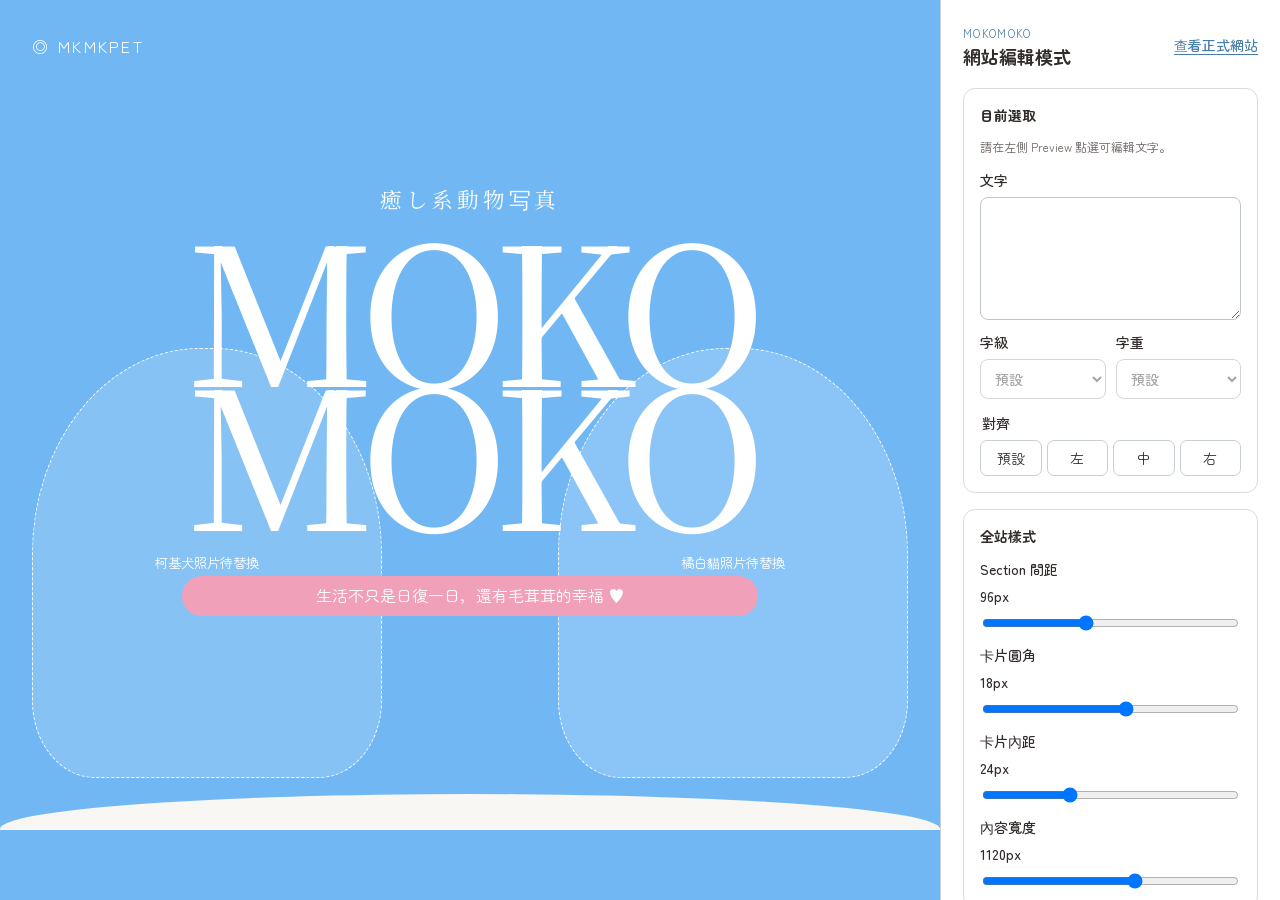
==== edit/index.html @ 005898fc "Unify pricing experience and add editor mode" ====
<!doctype html>
<html lang="zh-Hant">
  <head>
    <meta charset="utf-8">
    <meta name="viewport" content="width=device-width, initial-scale=1">
    <title>MOKOMOKO 網站編輯模式</title>
    <meta name="robots" content="noindex, nofollow">
    <link rel="icon" href="data:,">
    <link rel="preconnect" href="https://fonts.googleapis.com">
    <link rel="preconnect" href="https://fonts.gstatic.com" crossorigin>
    <link href="https://fonts.googleapis.com/css2?family=Noto+Serif+TC:wght@500;600&family=Zen+Maru+Gothic:wght@400;500&display=swap" rel="stylesheet">
    <link rel="stylesheet" href="../styles.css">
    <link rel="stylesheet" href="./editor.css">
    <script type="module" src="../app.js"></script>
  </head>
  <body class="editor-page" data-editor="true" data-content-url="../content/site-content.json">
    <div class="editor-shell">
      <div class="editor-preview" aria-label="網站預覽">
        <div id="site-root"><main class="section centered"><p>網站內容載入中…</p></main></div>
      </div>
      <aside id="editor-inspector" class="editor-inspector" aria-label="編輯設定"></aside>
    </div>
    <noscript><p>此編輯模式需要 JavaScript。</p></noscript>
  </body>
</html>
---- styles.css ----
:root {
  --color-blue: #70b7f3;
  --color-blue-mid: #559ed7;
  --color-blue-deep: #477ea7;
  --color-bg: #f8f7f4;
  --color-surface: #ffffff;
  --color-soft: #efefec;
  --color-ink: #443c39;
  --color-muted: #756d68;
  --color-border: #d7d3cf;
  --color-yellow: #fff0b3;
  --color-yellow-strong: #f3d84a;
  --color-pink: #f1a0b9;
  --color-error: #a94040;
  --font-serif: "Noto Serif TC", "Songti TC", "PMingLiU", serif;
  --font-sans: "Zen Maru Gothic", "PingFang TC", "Microsoft JhengHei", sans-serif;
  --text-display: clamp(4.25rem, 20vw, 8rem);
  --text-h1: clamp(2.25rem, 8vw, 4.8rem);
  --text-h2: clamp(1.65rem, 5vw, 2.5rem);
  --text-h3: clamp(1.1rem, 3vw, 1.35rem);
  --text-body: 1rem;
  --text-small: 0.86rem;
  --text-label: 0.78rem;
  --text-price: clamp(2rem, 8vw, 3rem);
  --space-xs: 0.5rem;
  --space-sm: 0.875rem;
  --space-md: 1.5rem;
  --space-lg: 2.25rem;
  --space-xl: 3.5rem;
  --space-section: clamp(4.5rem, 14vw, 7rem);
  --space-section-large: clamp(5.5rem, 18vw, 9rem);
  --space-card: clamp(1.25rem, 4vw, 2rem);
  --page-padding: clamp(1.125rem, 5vw, 2rem);
  --content-max: 1120px;
  --content-narrow: 760px;
  --radius-card: 18px;
  --radius-control: 12px;
  --card-gap: clamp(0.875rem, 3vw, 1.5rem);
  --control-height: 48px;
  --button-height: 52px;
  --selected-border: 2px solid var(--color-blue-deep);
  --shadow-soft: 0 14px 34px rgb(69 59 53 / 7%);
}

*,
*::before,
*::after {
  box-sizing: border-box;
}

html {
  scroll-behavior: smooth;
}

body {
  margin: 0;
  overflow-x: hidden;
  background: var(--color-bg);
  color: var(--color-ink);
  font-family: var(--font-sans);
  font-size: var(--text-body);
  line-height: 1.75;
  text-rendering: optimizeLegibility;
  -webkit-font-smoothing: antialiased;
}

button,
input,
select,
textarea {
  font: inherit;
}

button,
a {
  -webkit-tap-highlight-color: transparent;
}

button:focus-visible,
a:focus-visible,
summary:focus-visible,
input:focus-visible,
select:focus-visible,
textarea:focus-visible {
  outline: 3px solid var(--color-yellow-strong);
  outline-offset: 3px;
}

a {
  color: inherit;
  text-underline-offset: 0.2em;
}

p,
h1,
h2,
h3,
h4,
dl,
dd,
ol,
ul {
  margin-top: 0;
}

[hidden] {
  display: none !important;
}

.content {
  width: min(calc(100% - (var(--page-padding) * 2)), var(--content-max));
  margin-inline: auto;
}

.content.narrow {
  max-width: var(--content-narrow);
}

.centered {
  text-align: center;
}

.section {
  padding-block: var(--space-section);
}

.off-white {
  background: var(--color-bg);
}

.light-gray {
  background: var(--color-soft);
}

.blue-section {
  background: var(--color-blue);
  color: #fff;
}

.section-heading {
  max-width: var(--content-narrow);
  margin: 0 auto var(--space-xl);
}

.section-kicker {
  margin-bottom: var(--space-sm);
  color: var(--color-blue-deep);
  font-size: var(--text-label);
  font-weight: 500;
  letter-spacing: 0.2em;
}

.section-title {
  margin-bottom: var(--space-md);
  font-family: var(--font-serif);
  font-size: var(--text-h2);
  font-weight: 600;
  letter-spacing: 0.06em;
  line-height: 1.45;
  overflow-wrap: anywhere;
}

.section-title.light {
  color: #fff;
}

.section-description {
  margin-bottom: 0;
  color: var(--color-muted);
  line-height: 1.9;
}

.copy-lines p {
  margin-bottom: 0.35rem;
}

.section-intro {
  margin-bottom: var(--space-lg);
}

.hero {
  position: relative;
  min-height: clamp(650px, 170vw, 780px);
  padding: var(--space-md) var(--page-padding) 0;
  overflow: hidden;
}

.instagram-mark {
  position: relative;
  z-index: 5;
  display: inline-flex;
  min-height: 44px;
  gap: var(--space-xs);
  align-items: center;
  text-decoration: none;
  letter-spacing: 0.14em;
}

.hero-inner {
  position: relative;
  width: min(100%, 980px);
  margin: 0 auto;
  min-height: clamp(590px, 150vw, 720px);
  padding-top: clamp(4rem, 18vw, 7rem);
  text-align: center;
}

.hero-kicker {
  margin-bottom: var(--space-sm);
  font-family: var(--font-serif);
  font-size: clamp(1rem, 4vw, 1.35rem);
  letter-spacing: 0.17em;
}

.hero h1 {
  position: relative;
  z-index: 2;
  display: flex;
  flex-direction: column;
  margin: 0;
  font-family: var(--font-serif);
  font-size: var(--text-display);
  font-weight: 500;
  letter-spacing: -0.065em;
  line-height: 0.75;
}

.hero-tagline {
  position: relative;
  z-index: 4;
  width: min(92%, 36rem);
  line-height: 1.6;
  margin: var(--space-xl) auto 0;
  padding: 0.45rem 1.15rem;
  border-radius: 999px;
  background: var(--color-pink);
  font-size: clamp(0.8rem, 3vw, 1rem);
}

.hero-images {
  position: absolute;
  right: 0;
  bottom: 0;
  left: 0;
  height: clamp(260px, 72vw, 360px);
}

.image-placeholder {
  display: grid;
  min-width: 0;
  place-items: center;
  overflow: hidden;
  border: 1px dashed currentColor;
  background: rgb(255 255 255 / 16%);
  text-align: center;
}

.image-placeholder small {
  padding: var(--space-sm);
}

.hero-dog,
.hero-cat {
  position: absolute;
  bottom: 10px;
  width: min(44vw, 350px);
  height: min(58vw, 430px);
  min-height: 190px;
  border-radius: 48% 48% 18% 18%;
}

.hero-dog {
  left: 0;
}

.hero-cat {
  right: 0;
  background: rgb(183 221 255 / 38%);
}

.wave {
  position: absolute;
  z-index: 3;
  right: 0;
  bottom: -34px;
  left: 0;
  height: 70px;
  border-radius: 50% 50% 0 0;
  background: var(--color-bg);
}

.intro {
  position: relative;
  padding: var(--space-section) 0 calc(var(--space-section) + 2rem);
}

.intro-copy {
  margin: calc(var(--space-sm) * -1) 0 var(--space-lg);
}

.jump-nav {
  display: grid;
  gap: 0.75rem;
  width: min(100%, 560px);
  margin: 0 auto;
}

.jump-nav a,
.primary-button {
  display: inline-flex;
  min-height: var(--button-height);
  align-items: center;
  justify-content: center;
  padding: 0.7rem 1.25rem;
  border-radius: 999px;
  background: #fff;
  color: #55565a;
  font-weight: 500;
  text-decoration: none;
}

.jump-nav .primary,
.primary-button {
  background: var(--color-yellow);
  color: var(--color-ink);
}

.primary-button.is-disabled {
  cursor: not-allowed;
  opacity: 0.48;
}

.outline-pill {
  width: fit-content;
  max-width: 100%;
  margin: 0 auto var(--space-lg);
  padding: 0.65rem 1.1rem;
  border: 1px solid var(--color-border);
  border-radius: 999px;
  line-height: 1.55;
}

.divider {
  width: 1px;
  height: 58px;
  margin: var(--space-lg) auto;
  background: var(--color-border);
}

.subsection-title {
  margin-bottom: var(--space-md);
  font-family: var(--font-serif);
  font-size: var(--text-h3);
  font-weight: 600;
}

.closing-line {
  width: fit-content;
  margin: var(--space-lg) auto 0;
  padding-bottom: 0.25rem;
  border-bottom: 1px solid var(--color-border);
  font-family: var(--font-serif);
}

.session-types {
  display: grid;
  gap: var(--card-gap);
  text-align: left;
}

.session-type {
  padding: var(--space-card);
  border-top: 1px solid var(--color-border);
}

.session-index {
  margin-bottom: var(--space-xs);
  color: var(--color-blue-deep);
  font-size: var(--text-label);
  letter-spacing: 0.12em;
}

.session-type h3 {
  margin-bottom: var(--space-xs);
  font: 600 var(--text-h3)/1.5 var(--font-serif);
}

.session-type p {
  margin-bottom: 0.35rem;
}

.session-lead {
  margin-bottom: var(--space-md) !important;
  font-weight: 500;
}

.pricing-section {
  background: #f2f7fa;
}

.pricing-flow {
  display: grid;
  gap: var(--space-md);
  max-width: 960px;
  margin-inline: auto;
}

.pricing-step,
.pricing-summary {
  min-width: 0;
  padding: var(--space-card);
  border: 1px solid var(--color-border);
  border-radius: var(--radius-card);
  background: var(--color-surface);
  box-shadow: var(--shadow-soft);
}

.step-heading {
  display: grid;
  grid-template-columns: 36px minmax(0, 1fr);
  gap: var(--space-sm);
  align-items: start;
  margin-bottom: var(--space-md);
}

.step-number {
  display: grid;
  width: 36px;
  height: 36px;
  place-items: center;
  border-radius: 50%;
  background: var(--color-blue);
  color: #fff;
  font-size: var(--text-label);
  font-weight: 600;
}

.step-heading h3 {
  margin-bottom: 0.25rem;
  font-size: var(--text-h3);
}

.step-heading p {
  margin-bottom: 0;
  color: var(--color-muted);
  font-size: var(--text-small);
}

.plan-group + .plan-group {
  margin-top: var(--space-lg);
}

.plan-group-title {
  margin-bottom: var(--space-sm);
  font-weight: 600;
}

.plan-card-track {
  display: grid;
  grid-auto-columns: min(86%, 330px);
  grid-auto-flow: column;
  gap: var(--card-gap);
  max-width: 100%;
  padding: 3px 2px 12px;
  overflow-x: auto;
  overscroll-behavior-inline: contain;
  scroll-snap-type: inline mandatory;
  scrollbar-width: thin;
}

.plan-selector {
  display: flex;
  min-width: 0;
  min-height: 100%;
  flex-direction: column;
  gap: var(--space-sm);
  padding: var(--space-card);
  border: 1px solid var(--color-border);
  border-radius: var(--radius-card);
  background: #fff;
  color: var(--color-ink);
  scroll-snap-align: start;
  text-align: left;
  cursor: pointer;
  transition: border-color 160ms ease, transform 160ms ease, box-shadow 160ms ease;
}

.plan-selector:hover {
  border-color: var(--color-blue-mid);
  transform: translateY(-2px);
}

.plan-selector.is-selected {
  border: var(--selected-border);
  background: #f5faff;
  box-shadow: 0 12px 28px rgb(71 126 167 / 12%);
}

.plan-card-top {
  display: flex;
  flex-wrap: wrap;
  gap: var(--space-xs);
  align-items: flex-start;
  justify-content: space-between;
}

.plan-name {
  min-width: 0;
  font-family: var(--font-serif);
  font-size: 1.1rem;
  font-weight: 600;
}

.plan-badge {
  flex: 0 0 auto;
  padding: 0.2rem 0.55rem;
  border-radius: 999px;
  background: var(--color-yellow);
  font-size: 0.7rem;
  font-weight: 500;
}

.plan-price {
  font-family: var(--font-serif);
  font-size: var(--text-price);
  font-weight: 600;
  letter-spacing: -0.03em;
  line-height: 1.2;
  white-space: nowrap;
}

.plan-description,
.plan-note {
  color: var(--color-muted);
  font-size: var(--text-small);
  line-height: 1.65;
}

.plan-features {
  display: grid;
  gap: 0.35rem;
  margin-top: auto;
  padding-top: var(--space-sm);
  border-top: 1px solid #ebe8e5;
  font-size: var(--text-small);
}

.plan-features i {
  font-style: normal;
}

.species-controls,
.environment-controls {
  display: grid;
  grid-template-columns: repeat(2, minmax(0, 1fr));
  gap: 0.65rem;
}

.text-control {
  min-width: 0;
  min-height: var(--control-height);
  padding: 0.6rem 0.9rem;
  border: 1px solid var(--color-border);
  border-radius: var(--radius-control);
  background: #fff;
  color: var(--color-ink);
  cursor: pointer;
}

.text-control:hover {
  border-color: var(--color-blue-mid);
}

.text-control.is-selected {
  border: var(--selected-border);
  background: #f2f9ff;
  font-weight: 600;
}

.counter-row {
  display: flex;
  gap: var(--space-md);
  align-items: center;
  justify-content: space-between;
  padding: var(--space-md) 0;
  border-bottom: 1px solid #eae7e4;
}

.counter-row p {
  margin: 0.2rem 0 0;
  color: var(--color-muted);
  font-size: var(--text-small);
}

.counter-control {
  display: grid;
  flex: 0 0 auto;
  grid-template-columns: 44px 42px 44px;
  align-items: center;
  text-align: center;
}

.counter-control button {
  width: 44px;
  height: 44px;
  border: 1px solid var(--color-border);
  border-radius: 50%;
  background: #fff;
  color: var(--color-ink);
  cursor: pointer;
}

.counter-control button:disabled {
  cursor: default;
  opacity: 0.35;
}

.condition-block {
  margin-top: var(--space-lg);
}

.condition-block h4 {
  margin-bottom: var(--space-sm);
  font-size: 1rem;
}

.condition-value {
  display: grid;
  gap: 0.2rem;
  padding: var(--space-md);
  border: var(--selected-border);
  border-radius: var(--radius-control);
  background: #f2f9ff;
}

.condition-value span,
.module-note {
  color: var(--color-muted);
  font-size: var(--text-small);
}

.module-note {
  margin: var(--space-sm) 0 0;
}

.pricing-rules {
  margin-top: var(--space-md);
  border-top: 1px solid #eae7e4;
}

.pricing-rules summary {
  min-height: 48px;
  padding: 0.8rem 0;
  font-weight: 500;
  cursor: pointer;
}

.pricing-rules ul {
  margin-bottom: var(--space-sm);
  padding-left: 1.25rem;
  color: var(--color-muted);
  font-size: var(--text-small);
}

.pricing-summary {
  border-color: #a9c9df;
}

.pricing-breakdown {
  display: grid;
}

.breakdown-row {
  display: flex;
  gap: var(--space-sm);
  justify-content: space-between;
  padding: 0.9rem 0;
  border-bottom: 1px solid #eae7e4;
}

.breakdown-row > span {
  display: grid;
  min-width: 0;
}

.breakdown-row small {
  color: var(--color-muted);
}

.breakdown-row b {
  flex: 0 0 auto;
}

.pricing-total {
  display: flex;
  gap: var(--space-md);
  align-items: baseline;
  justify-content: space-between;
  margin: var(--space-lg) 0 var(--space-md);
  padding-top: var(--space-md);
  border-top: 2px solid var(--color-ink);
}

.pricing-total span {
  font-weight: 600;
}

.pricing-total strong {
  color: var(--color-blue-deep);
  font-family: var(--font-serif);
  font-size: var(--text-price);
  line-height: 1.1;
}

.pricing-summary .primary-button {
  width: 100%;
  margin-top: var(--space-md);
}

.faq-list {
  border-top: 1px solid var(--color-border);
}

.faq-item {
  border-bottom: 1px solid var(--color-border);
}

.faq-item summary {
  display: flex;
  min-height: 64px;
  gap: var(--space-md);
  align-items: center;
  justify-content: space-between;
  padding: var(--space-md) 0;
  font-weight: 500;
  list-style: none;
  cursor: pointer;
}

.faq-item summary::-webkit-details-marker {
  display: none;
}

.faq-toggle {
  color: var(--color-blue-deep);
  font-size: 1.35rem;
  transition: transform 160ms ease;
}

.faq-item[open] .faq-toggle {
  transform: rotate(45deg);
}

.faq-answer {
  padding: 0 0 var(--space-lg);
  color: var(--color-muted);
}

.faq-answer p {
  margin-bottom: 0.35rem;
}

.faq-answer h3 {
  margin: var(--space-md) 0 var(--space-xs);
  color: var(--color-ink);
  font-size: 1rem;
}

.faq-answer ul {
  margin-bottom: 0;
  padding-left: 1.2rem;
}

.booking-section {
  background: var(--color-surface);
}

.booking-notes {
  position: relative;
  margin: var(--space-lg) auto var(--space-xl);
  padding: 0;
  list-style: none;
}

.booking-notes::before {
  position: absolute;
  top: 12px;
  bottom: 12px;
  left: 20px;
  width: 1px;
  background: var(--color-border);
  content: "";
}

.booking-notes li {
  position: relative;
  display: grid;
  grid-template-columns: 40px minmax(0, 1fr);
  gap: var(--space-sm);
  margin-bottom: var(--space-md);
}

.booking-notes li > span {
  z-index: 1;
  display: grid;
  width: 40px;
  height: 40px;
  place-items: center;
  border-radius: 50%;
  background: #fff;
  color: var(--color-blue-deep);
}

.booking-notes p {
  margin-bottom: 0.2rem;
}

.booking-prompt {
  font-family: var(--font-serif);
  font-size: var(--text-h3);
}

.booking-form-section {
  background: var(--color-soft);
}

.booking-module {
  text-align: left;
}

.booking-eyebrow {
  margin-bottom: var(--space-md);
  color: var(--color-blue-deep);
  font-size: var(--text-label);
  letter-spacing: 0.16em;
  text-align: center;
}

.integrated-booking-form,
.booking-choices {
  display: grid;
  gap: var(--card-gap);
}

.booking-field {
  min-width: 0;
  margin: 0;
  padding: var(--space-card);
  border: 1px solid var(--color-border);
  border-radius: var(--radius-card);
  background: #fff;
}

.booking-field.has-error {
  border-color: var(--color-error);
}

.booking-question {
  display: block;
  margin-bottom: var(--space-sm);
  font-weight: 600;
}

.booking-question span {
  color: var(--color-error);
}

.booking-hint,
.booking-submit-note {
  margin: -0.35rem 0 var(--space-sm);
  color: var(--color-muted);
  font-size: var(--text-small);
}

.booking-field input[type="text"],
.booking-field select,
.booking-field textarea {
  display: block;
  width: 100%;
  min-width: 0;
  min-height: var(--control-height);
  padding: 0.7rem 0.8rem;
  border: 1px solid var(--color-border);
  border-radius: var(--radius-control);
  background: #fff;
  color: var(--color-ink);
  font-size: 16px;
}

.booking-field textarea {
  min-height: 96px;
  resize: vertical;
}

.booking-choices {
  gap: 0.4rem;
}

.booking-choice {
  display: grid;
  grid-template-columns: 22px minmax(0, 1fr);
  gap: 0.65rem;
  min-height: 44px;
  align-items: center;
  padding: 0.45rem 0.6rem;
  border-radius: var(--radius-control);
  cursor: pointer;
}

.booking-choice:has(input:checked) {
  background: #f0f8ff;
}

.booking-choice input {
  width: 20px;
  height: 20px;
  margin: 0;
  accent-color: var(--color-blue-deep);
}

.booking-other {
  margin-top: 0.15rem;
}

.module-button {
  display: inline-flex;
  width: 100%;
  min-height: var(--button-height);
  align-items: center;
  justify-content: center;
  padding: 0.7rem 1.25rem;
  border: 0;
  border-radius: 999px;
  background: var(--color-yellow);
  color: var(--color-ink);
  font-weight: 600;
  cursor: pointer;
}

.module-button:disabled {
  cursor: wait;
  opacity: 0.65;
}

.booking-error {
  min-height: 1.5em;
  margin: 0.35rem 0 0;
  color: var(--color-error);
  font-size: var(--text-small);
}

.booking-submit-note {
  margin: -0.35rem 0 0;
  text-align: center;
}

.booking-success {
  padding: var(--space-xl) var(--space-md);
  border: 1px solid var(--color-border);
  border-radius: var(--radius-card);
  background: #fff;
  text-align: center;
}

.booking-success > div {
  display: grid;
  width: 48px;
  height: 48px;
  margin: 0 auto var(--space-md);
  place-items: center;
  border-radius: 50%;
  background: var(--color-blue);
  color: #fff;
  font-size: 1.35rem;
}

.booking-success h3 {
  font-family: var(--font-serif);
  font-size: var(--text-h3);
}

.closing {
  padding-block: var(--space-section);
}

.closing .section-title {
  margin-bottom: var(--space-md);
}

.light-copy {
  color: #fff;
}

.instagram-icon {
  display: inline-grid;
  width: 52px;
  height: 52px;
  margin-top: var(--space-md);
  place-items: center;
}

.instagram-icon svg {
  width: 36px;
  height: 36px;
  fill: none;
  stroke: currentColor;
  stroke-width: 1.8;
}

@media (min-width: 640px) {
  .jump-nav {
    grid-template-columns: repeat(2, minmax(0, 1fr));
  }

  .species-controls,
  .environment-controls {
    grid-template-columns: repeat(4, minmax(0, 1fr));
  }

  .environment-controls {
    grid-template-columns: repeat(2, minmax(0, 1fr));
  }
}

@media (min-width: 768px) {
  .hero {
    min-height: 830px;
  }

  .hero h1 {
    font-size: clamp(8rem, 18vw, 12rem);
  }

  .hero-images {
    height: 420px;
  }

  .session-types {
    grid-template-columns: repeat(2, minmax(0, 1fr));
  }

  .plan-card-track {
    grid-auto-flow: row;
    grid-auto-columns: auto;
    overflow: visible;
  }

  #regularPlans {
    grid-template-columns: repeat(3, minmax(0, 1fr));
  }

  #limitedPlans {
    grid-template-columns: repeat(2, minmax(0, 1fr));
  }
}

@media (min-width: 1024px) {
  .pricing-flow {
    grid-template-columns: minmax(0, 1.35fr) minmax(310px, 0.65fr);
    align-items: start;
  }

  .pricing-plan-step {
    grid-column: 1 / -1;
  }

  #petStep,
  #conditionStep,
  #addonStep {
    grid-column: 1;
  }

  .pricing-summary {
    position: sticky;
    top: var(--space-md);
    grid-column: 2;
    grid-row: 2 / span 3;
  }
}

@media (max-width: 480px) {
  .counter-row,
  .breakdown-row,
  .pricing-total {
    align-items: flex-start;
    flex-direction: column;
  }

  .counter-control {
    align-self: stretch;
    grid-template-columns: 44px minmax(42px, 1fr) 44px;
  }

  .plan-card-top {
    align-items: flex-start;
    flex-direction: column-reverse;
  }
}

@media (prefers-reduced-motion: reduce) {
  html {
    scroll-behavior: auto;
  }

  *,
  *::before,
  *::after {
    transition-duration: 0.01ms !important;
  }
}
---- edit/editor.css ----
.editor-page {
  background: #dfe5e8;
}

.editor-shell {
  display: grid;
  grid-template-columns: minmax(0, 1fr) 340px;
  min-height: 100vh;
}

.editor-preview {
  min-width: 0;
  height: 100vh;
  overflow: auto;
}

.editor-preview #site-root {
  background: var(--color-bg);
}

.editor-inspector {
  z-index: 20;
  height: 100vh;
  padding: 22px;
  overflow-y: auto;
  border-left: 1px solid #c8cfd3;
  background: #fff;
  color: #312b29;
  font-family: var(--font-sans);
  font-size: 14px;
  line-height: 1.5;
}

.editor-header {
  display: flex;
  gap: 12px;
  align-items: center;
  justify-content: space-between;
  margin-bottom: 20px;
}

.editor-header span {
  color: var(--color-blue-deep);
  font-size: 11px;
  letter-spacing: 0.12em;
}

.editor-header h1 {
  margin: 2px 0 0;
  font: 600 18px/1.3 var(--font-sans);
}

.editor-exit {
  color: var(--color-blue-deep);
  font-weight: 500;
}

.editor-mobile-note {
  display: none;
}

.inspector-panel {
  margin-bottom: 16px;
  padding: 16px;
  border: 1px solid #d8dcdf;
  border-radius: 12px;
}

.inspector-panel h2 {
  margin: 0 0 12px;
  font-size: 14px;
}

#editor-selection {
  margin-bottom: 14px;
  overflow-wrap: anywhere;
  color: #6b6461;
  font-size: 12px;
}

.editor-field {
  display: grid;
  gap: 6px;
  margin-top: 12px;
  font-weight: 500;
}

.editor-field textarea,
.editor-field select {
  width: 100%;
  min-height: 40px;
  padding: 8px 10px;
  border: 1px solid #bfc6ca;
  border-radius: 8px;
  background: #fff;
  font: inherit;
}

.editor-field textarea {
  resize: vertical;
}

.editor-field-grid {
  display: grid;
  grid-template-columns: 1fr 1fr;
  gap: 10px;
}

.editor-align {
  display: grid;
  grid-template-columns: repeat(4, 1fr);
  gap: 5px;
  margin: 14px 0 0;
  padding: 0;
  border: 0;
}

.editor-align legend {
  grid-column: 1 / -1;
  margin-bottom: 6px;
  font-weight: 500;
}

.editor-align input {
  position: absolute;
  opacity: 0;
}

.editor-align span {
  display: grid;
  min-height: 36px;
  place-items: center;
  border: 1px solid #c8cfd3;
  border-radius: 7px;
}

.editor-align input:checked + span {
  border-color: var(--color-blue-deep);
  background: #eef7ff;
}

.editor-actions {
  display: grid;
  grid-template-columns: 1fr 1fr;
  gap: 8px;
}

.editor-actions button {
  min-height: 42px;
  border: 0;
  border-radius: 9px;
  background: var(--color-blue-deep);
  color: #fff;
  font: inherit;
  cursor: pointer;
}

.editor-actions .editor-danger {
  background: #f3ece9;
  color: #8b3939;
}

.editor-status {
  color: #6b6461;
  font-size: 12px;
}

.editor-preview [data-edit-path] {
  cursor: text;
  outline: 1px dashed transparent;
  outline-offset: 4px;
}

.editor-preview [data-edit-path]:hover {
  outline-color: rgb(77 131 172 / 45%);
}

.editor-preview .editor-selected {
  outline: 2px solid var(--color-blue-deep) !important;
  outline-offset: 4px;
}

@media (max-width: 900px) {
  .editor-shell {
    grid-template-columns: 1fr;
  }

  .editor-preview {
    height: auto;
    min-height: 60vh;
  }

  .editor-inspector {
    height: auto;
    border-top: 1px solid #c8cfd3;
    border-left: 0;
  }

  .editor-mobile-note {
    display: block;
    padding: 10px 12px;
    border-radius: 8px;
    background: #fff5cf;
  }
}
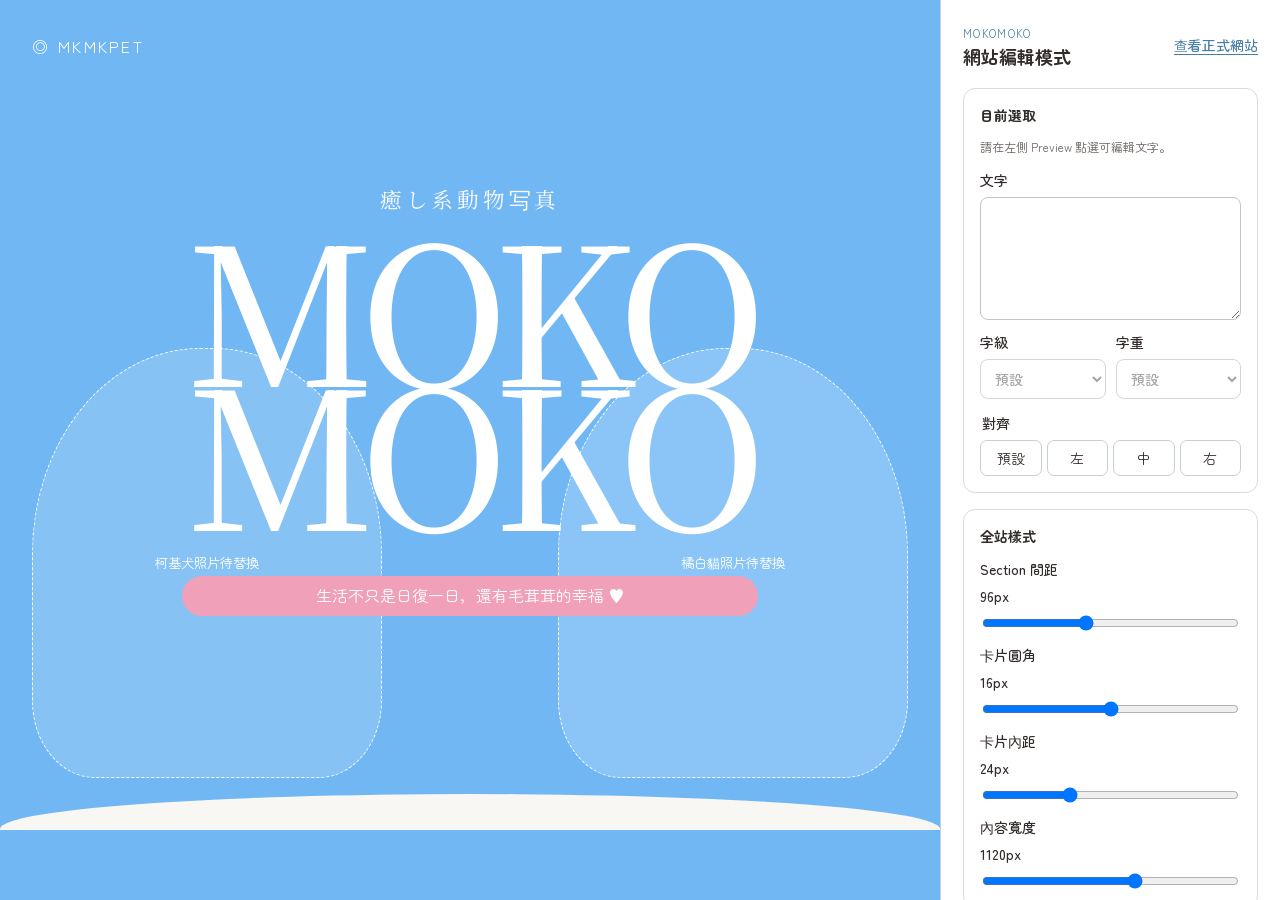
==== commit 3d717641: "Fix mobile form and pricing UI" ====
--- a/edit/index.html
+++ b/edit/index.html
@@ -8,7 +8,7 @@
     <link rel="icon" href="data:,">
     <link rel="preconnect" href="https://fonts.googleapis.com">
     <link rel="preconnect" href="https://fonts.gstatic.com" crossorigin>
-    <link href="https://fonts.googleapis.com/css2?family=Noto+Serif+TC:wght@500;600&family=Zen+Maru+Gothic:wght@400;500&display=swap" rel="stylesheet">
+    <link href="https://fonts.googleapis.com/css2?family=Fredoka:wght@600;700&family=Noto+Serif+TC:wght@500;600&family=Zen+Maru+Gothic:wght@400;500&display=swap" rel="stylesheet">
     <link rel="stylesheet" href="../styles.css">
     <link rel="stylesheet" href="./editor.css">
     <script type="module" src="../app.js"></script>
--- a/styles.css
+++ b/styles.css
@@ -14,6 +14,10 @@
   --color-error: #a94040;
   --font-serif: "Noto Serif TC", "Songti TC", "PMingLiU", serif;
   --font-sans: "Zen Maru Gothic", "PingFang TC", "Microsoft JhengHei", sans-serif;
+  --font-number: "Fredoka", "Arial Rounded MT Bold", sans-serif;
+  --number-weight: 600;
+  --number-letter-spacing: 0.01em;
+  --number-line-height: 1.1;
   --text-display: clamp(4.25rem, 20vw, 8rem);
   --text-h1: clamp(2.25rem, 8vw, 4.8rem);
   --text-h2: clamp(1.65rem, 5vw, 2.5rem);
@@ -27,15 +31,18 @@
   --space-md: 1.5rem;
   --space-lg: 2.25rem;
   --space-xl: 3.5rem;
-  --space-section: clamp(4.5rem, 14vw, 7rem);
+  --space-section: 96px;
   --space-section-large: clamp(5.5rem, 18vw, 9rem);
-  --space-card: clamp(1.25rem, 4vw, 2rem);
+  --space-card: 24px;
   --page-padding: clamp(1.125rem, 5vw, 2rem);
   --content-max: 1120px;
   --content-narrow: 760px;
-  --radius-card: 18px;
+  --radius-card: 16px;
   --radius-control: 12px;
   --card-gap: clamp(0.875rem, 3vw, 1.5rem);
+  --plan-card-mobile-width: 86%;
+  --carousel-gap: var(--space-sm);
+  --carousel-edge: 2px;
   --control-height: 48px;
   --button-height: 52px;
   --selected-border: 2px solid var(--color-blue-deep);
@@ -455,17 +462,32 @@
   font-weight: 600;
 }
 
+[data-edit-path="calculator.limitedHeading"] {
+  text-align: center;
+}
+
+[data-edit-path="photographyTypes.items.0.details.1"] {
+  text-align: left;
+}
+
 .plan-card-track {
   display: grid;
-  grid-auto-columns: min(86%, 330px);
+  grid-auto-columns: var(--plan-card-mobile-width);
   grid-auto-flow: column;
-  gap: var(--card-gap);
+  gap: var(--carousel-gap);
   max-width: 100%;
-  padding: 3px 2px 12px;
+  padding: 3px var(--carousel-edge) 12px;
   overflow-x: auto;
   overscroll-behavior-inline: contain;
-  scroll-snap-type: inline mandatory;
-  scrollbar-width: thin;
+  scroll-padding-inline: var(--carousel-edge);
+  scroll-snap-type: x mandatory;
+  scrollbar-width: none;
+  touch-action: pan-x pan-y;
+  -webkit-overflow-scrolling: touch;
+}
+
+.plan-card-track::-webkit-scrollbar {
+  display: none;
 }
 
 .plan-selector {
@@ -480,6 +502,7 @@
   background: #fff;
   color: var(--color-ink);
   scroll-snap-align: start;
+  scroll-snap-stop: always;
   text-align: left;
   cursor: pointer;
   transition: border-color 160ms ease, transform 160ms ease, box-shadow 160ms ease;
@@ -521,12 +544,24 @@
 }
 
 .plan-price {
-  font-family: var(--font-serif);
+  max-width: 100%;
+  font-family: var(--font-number);
   font-size: var(--text-price);
-  font-weight: 600;
-  letter-spacing: -0.03em;
-  line-height: 1.2;
+  font-weight: var(--number-weight);
+  font-variant-numeric: tabular-nums;
+  letter-spacing: var(--number-letter-spacing);
+  line-height: var(--number-line-height);
   white-space: nowrap;
+}
+
+.step-number,
+.session-index,
+.counter-control > span {
+  font-family: var(--font-number);
+  font-weight: var(--number-weight);
+  font-variant-numeric: tabular-nums;
+  letter-spacing: var(--number-letter-spacing);
+  line-height: var(--number-line-height);
 }
 
 .plan-description,
@@ -689,6 +724,12 @@
 
 .breakdown-row b {
   flex: 0 0 auto;
+  font-family: var(--font-number);
+  font-weight: var(--number-weight);
+  font-variant-numeric: tabular-nums;
+  letter-spacing: var(--number-letter-spacing);
+  line-height: var(--number-line-height);
+  white-space: nowrap;
 }
 
 .pricing-total {
@@ -707,9 +748,13 @@
 
 .pricing-total strong {
   color: var(--color-blue-deep);
-  font-family: var(--font-serif);
+  font-family: var(--font-number);
   font-size: var(--text-price);
-  line-height: 1.1;
+  font-weight: var(--number-weight);
+  font-variant-numeric: tabular-nums;
+  letter-spacing: var(--number-letter-spacing);
+  line-height: var(--number-line-height);
+  white-space: nowrap;
 }
 
 .pricing-summary .primary-button {
@@ -844,8 +889,9 @@
 
 .booking-field {
   min-width: 0;
+  min-inline-size: 0;
   margin: 0;
-  padding: var(--space-card);
+  padding: clamp(1rem, 5vw, var(--space-card));
   border: 1px solid var(--color-border);
   border-radius: var(--radius-card);
   background: #fff;
@@ -857,12 +903,22 @@
 
 .booking-question {
   display: block;
+  width: 100%;
+  max-width: 100%;
   margin-bottom: var(--space-sm);
+  padding: 0;
   font-weight: 600;
-}
-
-.booking-question span {
+  line-height: 1.55;
+  overflow-wrap: anywhere;
+  white-space: normal;
+  word-break: normal;
+}
+
+.booking-question .required-mark {
+  display: inline;
+  margin-inline-start: 0.15em;
   color: var(--color-error);
+  white-space: nowrap;
 }
 
 .booking-hint,
@@ -870,6 +926,11 @@
   margin: -0.35rem 0 var(--space-sm);
   color: var(--color-muted);
   font-size: var(--text-small);
+}
+
+.booking-hint {
+  white-space: pre-line;
+  overflow-wrap: anywhere;
 }
 
 .booking-field input[type="text"],
@@ -894,6 +955,7 @@
 
 .booking-choices {
   gap: 0.4rem;
+  min-width: 0;
 }
 
 .booking-choice {
@@ -901,7 +963,7 @@
   grid-template-columns: 22px minmax(0, 1fr);
   gap: 0.65rem;
   min-height: 44px;
-  align-items: center;
+  align-items: start;
   padding: 0.45rem 0.6rem;
   border-radius: var(--radius-control);
   cursor: pointer;
@@ -914,8 +976,15 @@
 .booking-choice input {
   width: 20px;
   height: 20px;
-  margin: 0;
+  margin: 0.2rem 0 0;
   accent-color: var(--color-blue-deep);
+}
+
+.booking-choice span {
+  min-width: 0;
+  line-height: 1.55;
+  overflow-wrap: anywhere;
+  word-break: normal;
 }
 
 .booking-other {
@@ -1022,6 +1091,12 @@
   }
 }
 
+@media (min-width: 768px) and (max-width: 1023px) {
+  :root {
+    --text-price: clamp(2rem, 4.4vw, 2.1rem);
+  }
+}
+
 @media (min-width: 768px) {
   .hero {
     min-height: 830px;
@@ -1043,6 +1118,7 @@
     grid-auto-flow: row;
     grid-auto-columns: auto;
     overflow: visible;
+    scroll-snap-type: none;
   }
 
   #regularPlans {
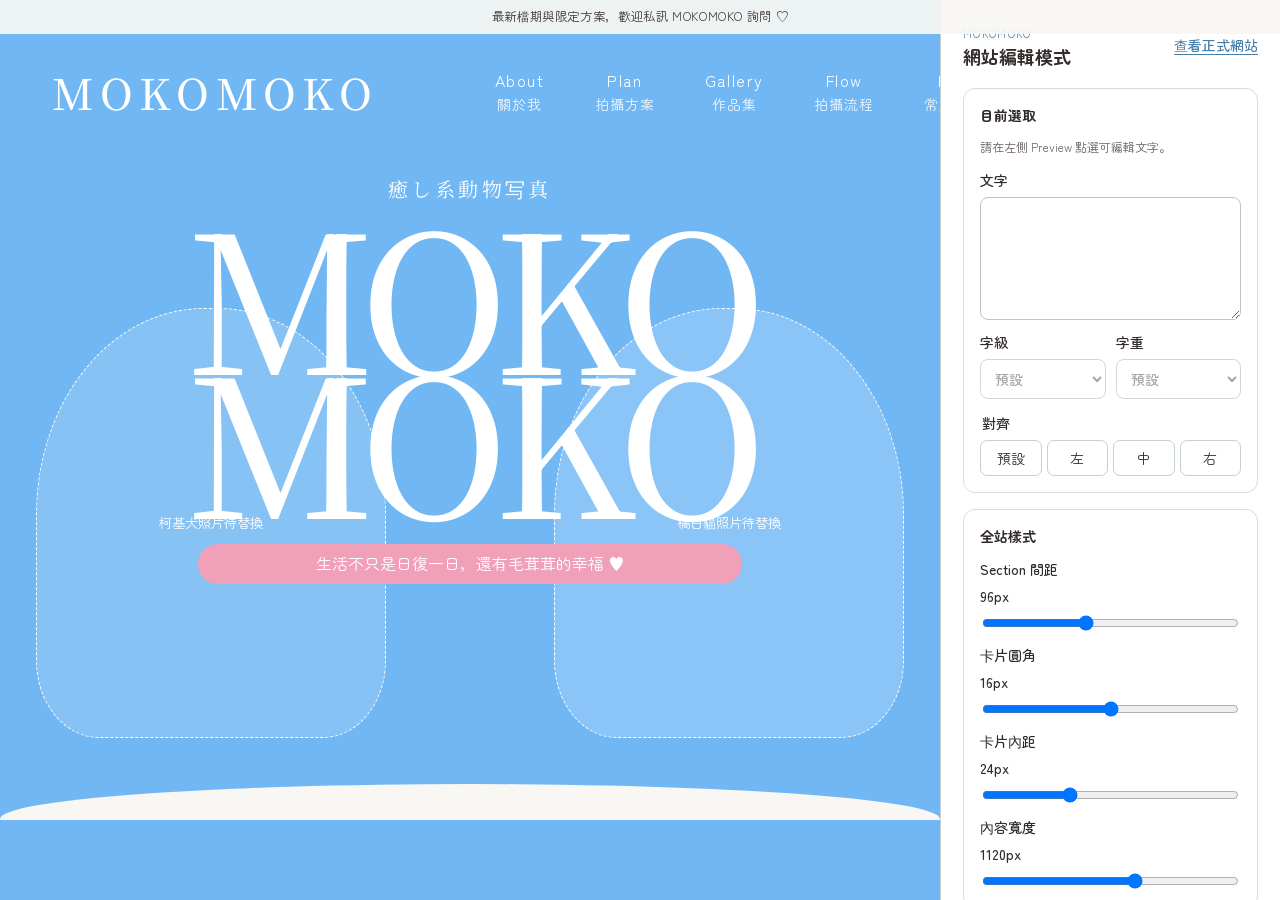
==== commit 714edae0: "Refine mobile layout and interactions" ====
--- a/edit/index.html
+++ b/edit/index.html
@@ -9,9 +9,9 @@
     <link rel="preconnect" href="https://fonts.googleapis.com">
     <link rel="preconnect" href="https://fonts.gstatic.com" crossorigin>
     <link href="https://fonts.googleapis.com/css2?family=Fredoka:wght@600;700&family=Noto+Serif+TC:wght@500;600&family=Zen+Maru+Gothic:wght@400;500&display=swap" rel="stylesheet">
-    <link rel="stylesheet" href="../styles.css">
+    <link rel="stylesheet" href="../styles.css?v=mobile-refinement-1">
     <link rel="stylesheet" href="./editor.css">
-    <script type="module" src="../app.js"></script>
+    <script type="module" src="../app.js?v=mobile-refinement-1"></script>
   </head>
   <body class="editor-page" data-editor="true" data-content-url="../content/site-content.json">
     <div class="editor-shell">
--- a/styles.css
+++ b/styles.css
@@ -18,35 +18,43 @@
   --number-weight: 600;
   --number-letter-spacing: 0.01em;
   --number-line-height: 1.1;
-  --text-display: clamp(4.25rem, 20vw, 8rem);
-  --text-h1: clamp(2.25rem, 8vw, 4.8rem);
-  --text-h2: clamp(1.65rem, 5vw, 2.5rem);
-  --text-h3: clamp(1.1rem, 3vw, 1.35rem);
-  --text-body: 1rem;
-  --text-small: 0.86rem;
-  --text-label: 0.78rem;
-  --text-price: clamp(2rem, 8vw, 3rem);
+  --text-display: clamp(3.5rem, 17vw, 6.5rem);
+  --text-h1: clamp(2rem, 7vw, 4.4rem);
+  --text-h2: clamp(1.45rem, 5.8vw, 2.35rem);
+  --text-h3: clamp(1.02rem, 3.8vw, 1.3rem);
+  --text-card-title: clamp(1rem, 3.6vw, 1.15rem);
+  --text-body: 0.95rem;
+  --text-small: 0.82rem;
+  --text-label: 0.72rem;
+  --text-price: clamp(1.75rem, 7vw, 2.8rem);
   --space-xs: 0.5rem;
   --space-sm: 0.875rem;
   --space-md: 1.5rem;
   --space-lg: 2.25rem;
   --space-xl: 3.5rem;
   --space-section: 96px;
+  --space-section-mobile: clamp(3.5rem, 14vw, 4.25rem);
   --space-section-large: clamp(5.5rem, 18vw, 9rem);
   --space-card: 24px;
-  --page-padding: clamp(1.125rem, 5vw, 2rem);
+  --page-padding: clamp(1.25rem, 5.5vw, 2.25rem);
   --content-max: 1120px;
-  --content-narrow: 760px;
+  --container-wide: var(--content-max);
+  --container-default: 960px;
+  --content-narrow: 720px;
+  --text-measure: 42rem;
   --radius-card: 16px;
   --radius-control: 12px;
   --card-gap: clamp(0.875rem, 3vw, 1.5rem);
-  --plan-card-mobile-width: 86%;
-  --carousel-gap: var(--space-sm);
-  --carousel-edge: 2px;
+  --plan-card-mobile-width: min(76vw, 280px);
+  --carousel-gap: 0.75rem;
+  --carousel-edge: calc((100% - var(--plan-card-mobile-width)) / 2);
   --control-height: 48px;
-  --button-height: 52px;
+  --button-height: 48px;
   --selected-border: 2px solid var(--color-blue-deep);
-  --shadow-soft: 0 14px 34px rgb(69 59 53 / 7%);
+  --shadow-soft: 0 10px 28px rgb(69 59 53 / 6%);
+  --header-height: 88px;
+  --header-inline-space: clamp(1.125rem, 5vw, 1.25rem);
+  --header-cream: #fbf7ef;
 }
 
 *,
@@ -66,7 +74,7 @@
   color: var(--color-ink);
   font-family: var(--font-sans);
   font-size: var(--text-body);
-  line-height: 1.75;
+  line-height: 1.7;
   text-rendering: optimizeLegibility;
   -webkit-font-smoothing: antialiased;
 }
@@ -115,7 +123,7 @@
 }
 
 .content {
-  width: min(calc(100% - (var(--page-padding) * 2)), var(--content-max));
+  width: min(calc(100% - (var(--page-padding) * 2)), var(--container-wide));
   margin-inline: auto;
 }
 
@@ -123,12 +131,16 @@
   max-width: var(--content-narrow);
 }
 
+.content.default {
+  max-width: var(--container-default);
+}
+
 .centered {
   text-align: center;
 }
 
 .section {
-  padding-block: var(--space-section);
+  padding-block: var(--space-section-mobile);
 }
 
 .off-white {
@@ -146,7 +158,7 @@
 
 .section-heading {
   max-width: var(--content-narrow);
-  margin: 0 auto var(--space-xl);
+  margin: 0 auto var(--space-lg);
 }
 
 .section-kicker {
@@ -158,13 +170,14 @@
 }
 
 .section-title {
-  margin-bottom: var(--space-md);
+  margin-bottom: var(--space-sm);
   font-family: var(--font-serif);
   font-size: var(--text-h2);
   font-weight: 600;
   letter-spacing: 0.06em;
-  line-height: 1.45;
-  overflow-wrap: anywhere;
+  line-height: 1.38;
+  overflow-wrap: break-word;
+  text-wrap: balance;
 }
 
 .section-title.light {
@@ -172,6 +185,8 @@
 }
 
 .section-description {
+  max-width: var(--text-measure);
+  margin-inline: auto;
   margin-bottom: 0;
   color: var(--color-muted);
   line-height: 1.9;
@@ -182,12 +197,205 @@
 }
 
 .section-intro {
-  margin-bottom: var(--space-lg);
+  margin-bottom: var(--space-md);
+}
+
+.site-header {
+  position: absolute;
+  z-index: 20;
+  top: 0;
+  right: 0;
+  left: 0;
+  height: var(--header-height);
+  color: #fff;
+}
+
+.announcement-bar {
+  position: absolute;
+  z-index: 21;
+  top: 0;
+  right: 0;
+  left: 0;
+  display: grid;
+  min-height: 30px;
+  padding: 0.35rem var(--page-padding);
+  place-items: center;
+  background: rgb(248 247 244 / 92%);
+  color: var(--color-ink);
+  font-size: 0.72rem;
+  letter-spacing: 0.05em;
+  line-height: 1.4;
+  text-align: center;
+}
+
+.announcement-bar a {
+  text-decoration-thickness: 1px;
+}
+
+.site-header.has-announcement {
+  top: 30px;
+}
+
+.site-header-inner {
+  display: grid;
+  width: 100%;
+  height: var(--header-height);
+  grid-template-columns: minmax(0, 1fr) auto;
+  gap: 0.65rem;
+  align-items: center;
+  padding-inline: var(--header-inline-space);
+}
+
+.header-wordmark {
+  display: inline-flex;
+  min-width: 0;
+  flex-direction: column;
+  align-items: flex-start;
+  justify-self: start;
+  color: #fff;
+  line-height: 1;
+  text-decoration: none;
+  white-space: nowrap;
+}
+
+.header-wordmark > span {
+  font-family: var(--font-serif);
+  font-size: clamp(1.25rem, 5.35vw, 1.55rem);
+  font-weight: 500;
+  letter-spacing: 0.11em;
+}
+
+.header-wordmark small {
+  margin-top: 0.55rem;
+  font-family: var(--font-sans);
+  font-size: 0.56rem;
+  font-weight: 500;
+  letter-spacing: 0.24em;
+}
+
+.header-desktop-nav {
+  display: none;
+}
+
+.header-actions {
+  display: flex;
+  min-width: 0;
+  gap: 0.55rem;
+  align-items: center;
+}
+
+.header-booking {
+  display: inline-flex;
+  min-height: 44px;
+  gap: 0.5rem;
+  align-items: center;
+  justify-content: center;
+  padding-inline: clamp(0.8rem, 3.8vw, 1rem);
+  border-radius: 999px;
+  background: var(--header-cream);
+  color: var(--color-ink);
+  font-size: clamp(0.85rem, 3.7vw, 0.95rem);
+  font-weight: 500;
+  letter-spacing: 0.08em;
+  line-height: 1;
+  text-decoration: none;
+  white-space: nowrap;
+}
+
+.header-booking svg {
+  width: 19px;
+  height: 19px;
+  flex: 0 0 auto;
+  fill: none;
+  stroke: currentColor;
+  stroke-linecap: round;
+  stroke-linejoin: round;
+  stroke-width: 1.7;
+}
+
+.header-doodle {
+  display: none;
+}
+
+.header-menu-button {
+  display: inline-grid;
+  width: 42px;
+  height: 42px;
+  padding: 8px 5px;
+  border: 0;
+  background: transparent;
+  place-content: center;
+  gap: 6px;
+  cursor: pointer;
+}
+
+.header-menu-button span {
+  display: block;
+  width: 30px;
+  height: 2px;
+  border-radius: 999px;
+  background: #fff;
+  transition: transform 160ms ease, opacity 160ms ease;
+}
+
+.header-menu-button[aria-expanded="true"] span:first-child {
+  transform: translateY(8px) rotate(45deg);
+}
+
+.header-menu-button[aria-expanded="true"] span:nth-child(2) {
+  opacity: 0;
+}
+
+.header-menu-button[aria-expanded="true"] span:last-child {
+  transform: translateY(-8px) rotate(-45deg);
+}
+
+.header-mobile-nav {
+  position: absolute;
+  top: calc(var(--header-height) - 4px);
+  right: var(--header-inline-space);
+  left: var(--header-inline-space);
+  display: grid;
+  grid-template-columns: repeat(2, minmax(0, 1fr));
+  gap: 0;
+  padding: 0.75rem;
+  border-radius: 18px;
+  background: var(--header-cream);
+  box-shadow: 0 16px 36px rgb(59 72 80 / 16%);
+  color: var(--color-ink);
+}
+
+.header-nav-link {
+  display: flex;
+  min-height: 64px;
+  flex-direction: column;
+  gap: 0.35rem;
+  align-items: center;
+  justify-content: center;
+  text-decoration: none;
+}
+
+.header-nav-english {
+  font-size: 0.9rem;
+  letter-spacing: 0.1em;
+  line-height: 1.1;
+}
+
+.header-nav-chinese {
+  font-size: 0.78rem;
+  letter-spacing: 0.08em;
+  line-height: 1.1;
+  opacity: 0.82;
+}
+
+.site-header + main .instagram-mark {
+  visibility: hidden;
+  pointer-events: none;
 }
 
 .hero {
   position: relative;
-  min-height: clamp(650px, 170vw, 780px);
+  min-height: clamp(620px, 162vw, 740px);
   padding: var(--space-md) var(--page-padding) 0;
   overflow: hidden;
 }
@@ -207,15 +415,15 @@
   position: relative;
   width: min(100%, 980px);
   margin: 0 auto;
-  min-height: clamp(590px, 150vw, 720px);
-  padding-top: clamp(4rem, 18vw, 7rem);
+  min-height: clamp(555px, 145vw, 680px);
+  padding-top: clamp(3.75rem, 16vw, 6.5rem);
   text-align: center;
 }
 
 .hero-kicker {
   margin-bottom: var(--space-sm);
   font-family: var(--font-serif);
-  font-size: clamp(1rem, 4vw, 1.35rem);
+  font-size: clamp(0.9rem, 3.6vw, 1.25rem);
   letter-spacing: 0.17em;
 }
 
@@ -235,9 +443,9 @@
 .hero-tagline {
   position: relative;
   z-index: 4;
-  width: min(92%, 36rem);
+  width: min(94%, 34rem);
   line-height: 1.6;
-  margin: var(--space-xl) auto 0;
+  margin: var(--space-lg) auto 0;
   padding: 0.45rem 1.15rem;
   border-radius: 999px;
   background: var(--color-pink);
@@ -249,7 +457,7 @@
   right: 0;
   bottom: 0;
   left: 0;
-  height: clamp(260px, 72vw, 360px);
+  height: clamp(250px, 68vw, 350px);
 }
 
 .image-placeholder {
@@ -298,7 +506,7 @@
 
 .intro {
   position: relative;
-  padding: var(--space-section) 0 calc(var(--space-section) + 2rem);
+  padding: var(--space-section-mobile) 0 calc(var(--space-section-mobile) + 1.5rem);
 }
 
 .intro-copy {
@@ -306,7 +514,9 @@
 }
 
 .jump-nav {
-  display: grid;
+  display: flex;
+  flex-wrap: wrap;
+  justify-content: center;
   gap: 0.75rem;
   width: min(100%, 560px);
   margin: 0 auto;
@@ -332,6 +542,14 @@
   color: var(--color-ink);
 }
 
+.jump-nav .primary {
+  flex-basis: auto;
+}
+
+.jump-nav a {
+  padding-inline: 0.8rem;
+}
+
 .primary-button.is-disabled {
   cursor: not-allowed;
   opacity: 0.48;
@@ -341,7 +559,7 @@
   width: fit-content;
   max-width: 100%;
   margin: 0 auto var(--space-lg);
-  padding: 0.65rem 1.1rem;
+  padding: 0.6rem 1rem;
   border: 1px solid var(--color-border);
   border-radius: 999px;
   line-height: 1.55;
@@ -371,12 +589,12 @@
 
 .session-types {
   display: grid;
-  gap: var(--card-gap);
+  gap: 0;
   text-align: left;
 }
 
 .session-type {
-  padding: var(--space-card);
+  padding: var(--space-md) 0 var(--space-lg);
   border-top: 1px solid var(--color-border);
 }
 
@@ -389,7 +607,7 @@
 
 .session-type h3 {
   margin-bottom: var(--space-xs);
-  font: 600 var(--text-h3)/1.5 var(--font-serif);
+  font: 600 var(--text-card-title)/1.5 var(--font-serif);
 }
 
 .session-type p {
@@ -407,16 +625,26 @@
 
 .pricing-flow {
   display: grid;
-  gap: var(--space-md);
-  max-width: 960px;
+  gap: var(--space-lg);
+  max-width: var(--container-wide);
   margin-inline: auto;
 }
 
-.pricing-step,
+.pricing-step {
+  min-width: 0;
+  padding-top: var(--space-lg);
+  border-top: 1px solid var(--color-border);
+}
+
+.pricing-plan-step {
+  padding-top: 0;
+  border-top: 0;
+}
+
 .pricing-summary {
   min-width: 0;
   padding: var(--space-card);
-  border: 1px solid var(--color-border);
+  border: 1px solid #c5d9e8;
   border-radius: var(--radius-card);
   background: var(--color-surface);
   box-shadow: var(--shadow-soft);
@@ -427,7 +655,7 @@
   grid-template-columns: 36px minmax(0, 1fr);
   gap: var(--space-sm);
   align-items: start;
-  margin-bottom: var(--space-md);
+  margin-bottom: var(--space-lg);
 }
 
 .step-number {
@@ -444,7 +672,7 @@
 
 .step-heading h3 {
   margin-bottom: 0.25rem;
-  font-size: var(--text-h3);
+  font-size: var(--text-card-title);
 }
 
 .step-heading p {
@@ -454,11 +682,11 @@
 }
 
 .plan-group + .plan-group {
-  margin-top: var(--space-lg);
+  margin-top: var(--space-xl);
 }
 
 .plan-group-title {
-  margin-bottom: var(--space-sm);
+  margin-bottom: var(--space-md);
   font-weight: 600;
 }
 
@@ -472,6 +700,7 @@
 
 .plan-card-track {
   display: grid;
+  align-items: start;
   grid-auto-columns: var(--plan-card-mobile-width);
   grid-auto-flow: column;
   gap: var(--carousel-gap);
@@ -493,30 +722,31 @@
 .plan-selector {
   display: flex;
   min-width: 0;
-  min-height: 100%;
+  min-height: 0;
+  align-self: start;
   flex-direction: column;
   gap: var(--space-sm);
-  padding: var(--space-card);
+  padding: clamp(1rem, 4.5vw, 1.35rem);
   border: 1px solid var(--color-border);
   border-radius: var(--radius-card);
   background: #fff;
   color: var(--color-ink);
-  scroll-snap-align: start;
+  scroll-snap-align: center;
   scroll-snap-stop: always;
   text-align: left;
   cursor: pointer;
-  transition: border-color 160ms ease, transform 160ms ease, box-shadow 160ms ease;
-}
-
-.plan-selector:hover {
-  border-color: var(--color-blue-mid);
-  transform: translateY(-2px);
+  transition: border-color 160ms ease, background-color 160ms ease, box-shadow 160ms ease;
+}
+
+.plan-selector:focus-visible {
+  outline: 3px solid var(--color-yellow-strong);
+  outline-offset: 3px;
 }
 
 .plan-selector.is-selected {
-  border: var(--selected-border);
+  border-color: var(--color-blue-deep);
   background: #f5faff;
-  box-shadow: 0 12px 28px rgb(71 126 167 / 12%);
+  box-shadow: 0 0 0 1px var(--color-blue-deep), 0 10px 24px rgb(71 126 167 / 10%);
 }
 
 .plan-card-top {
@@ -530,7 +760,7 @@
 .plan-name {
   min-width: 0;
   font-family: var(--font-serif);
-  font-size: 1.1rem;
+  font-size: var(--text-card-title);
   font-weight: 600;
 }
 
@@ -568,7 +798,7 @@
 .plan-note {
   color: var(--color-muted);
   font-size: var(--text-small);
-  line-height: 1.65;
+  line-height: 1.7;
 }
 
 .plan-features {
@@ -582,6 +812,25 @@
 
 .plan-features i {
   font-style: normal;
+}
+
+.plan-estimate-button {
+  align-self: center;
+  min-height: 44px;
+  margin-top: var(--space-xs);
+  padding: 0.62rem 1rem;
+  border: 1px solid var(--color-blue-deep);
+  border-radius: 999px;
+  background: #fff;
+  color: var(--color-blue-deep);
+  font-size: var(--text-small);
+  font-weight: 600;
+  cursor: pointer;
+}
+
+.plan-selector.is-selected .plan-estimate-button {
+  background: var(--color-blue-deep);
+  color: #fff;
 }
 
 .species-controls,
@@ -600,6 +849,7 @@
   background: #fff;
   color: var(--color-ink);
   cursor: pointer;
+  transition: border-color 160ms ease, background-color 160ms ease;
 }
 
 .text-control:hover {
@@ -607,7 +857,8 @@
 }
 
 .text-control.is-selected {
-  border: var(--selected-border);
+  border-color: var(--color-blue-deep);
+  box-shadow: 0 0 0 1px var(--color-blue-deep);
   background: #f2f9ff;
   font-weight: 600;
 }
@@ -739,7 +990,7 @@
   justify-content: space-between;
   margin: var(--space-lg) 0 var(--space-md);
   padding-top: var(--space-md);
-  border-top: 2px solid var(--color-ink);
+  border-top: 1px solid var(--color-blue-deep);
 }
 
 .pricing-total span {
@@ -758,7 +1009,7 @@
 }
 
 .pricing-summary .primary-button {
-  width: 100%;
+  width: fit-content;
   margin-top: var(--space-md);
 }
 
@@ -770,34 +1021,56 @@
   border-bottom: 1px solid var(--color-border);
 }
 
-.faq-item summary {
+.faq-item h3 {
+  margin: 0;
+}
+
+.faq-question {
   display: flex;
+  width: 100%;
   min-height: 64px;
   gap: var(--space-md);
   align-items: center;
   justify-content: space-between;
-  padding: var(--space-md) 0;
-  font-weight: 500;
-  list-style: none;
+  padding: 1.15rem 0;
+  border: 0;
+  background: transparent;
+  color: inherit;
+  font-size: 0.95rem;
+  font-weight: 600;
+  line-height: 1.55;
+  text-align: left;
   cursor: pointer;
 }
 
-.faq-item summary::-webkit-details-marker {
-  display: none;
-}
-
 .faq-toggle {
+  flex: 0 0 auto;
   color: var(--color-blue-deep);
   font-size: 1.35rem;
-  transition: transform 160ms ease;
-}
-
-.faq-item[open] .faq-toggle {
+  transition: transform 240ms ease;
+}
+
+.faq-item.is-open .faq-toggle {
   transform: rotate(45deg);
 }
 
+.faq-answer-shell {
+  display: grid;
+  grid-template-rows: 0fr;
+  opacity: 0;
+  transition: grid-template-rows 260ms ease, opacity 200ms ease;
+}
+
+.faq-item.is-open .faq-answer-shell {
+  grid-template-rows: 1fr;
+  opacity: 1;
+}
+
 .faq-answer {
-  padding: 0 0 var(--space-lg);
+  min-height: 0;
+  max-width: var(--text-measure);
+  overflow: hidden;
+  padding: 0 0 var(--space-md);
   color: var(--color-muted);
 }
 
@@ -805,7 +1078,7 @@
   margin-bottom: 0.35rem;
 }
 
-.faq-answer h3 {
+.faq-answer h4 {
   margin: var(--space-md) 0 var(--space-xs);
   color: var(--color-ink);
   font-size: 1rem;
@@ -824,6 +1097,7 @@
   position: relative;
   margin: var(--space-lg) auto var(--space-xl);
   padding: 0;
+  max-width: var(--text-measure);
   list-style: none;
 }
 
@@ -866,7 +1140,7 @@
 }
 
 .booking-form-section {
-  background: var(--color-soft);
+  background: #f1f0ec;
 }
 
 .booking-module {
@@ -884,32 +1158,39 @@
 .integrated-booking-form,
 .booking-choices {
   display: grid;
-  gap: var(--card-gap);
+  gap: 0;
 }
 
 .booking-field {
   min-width: 0;
   min-inline-size: 0;
   margin: 0;
-  padding: clamp(1rem, 5vw, var(--space-card));
-  border: 1px solid var(--color-border);
-  border-radius: var(--radius-card);
-  background: #fff;
+  padding: var(--space-md) 0 var(--space-lg);
+  border: 0;
+  border-bottom: 1px solid var(--color-border);
+  border-radius: 0;
+  background: transparent;
+}
+
+.booking-field:first-child {
+  border-top: 1px solid var(--color-border);
 }
 
 .booking-field.has-error {
   border-color: var(--color-error);
+  background: rgb(169 64 64 / 3%);
 }
 
 .booking-question {
   display: block;
   width: 100%;
   max-width: 100%;
-  margin-bottom: var(--space-sm);
+  margin-bottom: 0.65rem;
   padding: 0;
+  font-size: 0.95rem;
   font-weight: 600;
-  line-height: 1.55;
-  overflow-wrap: anywhere;
+  line-height: 1.5;
+  overflow-wrap: break-word;
   white-space: normal;
   word-break: normal;
 }
@@ -923,14 +1204,14 @@
 
 .booking-hint,
 .booking-submit-note {
-  margin: -0.35rem 0 var(--space-sm);
+  margin: -0.2rem 0 var(--space-sm);
   color: var(--color-muted);
   font-size: var(--text-small);
 }
 
 .booking-hint {
   white-space: pre-line;
-  overflow-wrap: anywhere;
+  overflow-wrap: break-word;
 }
 
 .booking-field input[type="text"],
@@ -940,7 +1221,7 @@
   width: 100%;
   min-width: 0;
   min-height: var(--control-height);
-  padding: 0.7rem 0.8rem;
+  padding: 0.75rem 0.85rem;
   border: 1px solid var(--color-border);
   border-radius: var(--radius-control);
   background: #fff;
@@ -954,7 +1235,7 @@
 }
 
 .booking-choices {
-  gap: 0.4rem;
+  gap: 0.25rem;
   min-width: 0;
 }
 
@@ -962,9 +1243,9 @@
   display: grid;
   grid-template-columns: 22px minmax(0, 1fr);
   gap: 0.65rem;
-  min-height: 44px;
+  min-height: 48px;
   align-items: start;
-  padding: 0.45rem 0.6rem;
+  padding: 0.6rem 0.65rem;
   border-radius: var(--radius-control);
   cursor: pointer;
 }
@@ -983,7 +1264,7 @@
 .booking-choice span {
   min-width: 0;
   line-height: 1.55;
-  overflow-wrap: anywhere;
+  overflow-wrap: break-word;
   word-break: normal;
 }
 
@@ -993,7 +1274,7 @@
 
 .module-button {
   display: inline-flex;
-  width: 100%;
+  width: fit-content;
   min-height: var(--button-height);
   align-items: center;
   justify-content: center;
@@ -1004,6 +1285,12 @@
   color: var(--color-ink);
   font-weight: 600;
   cursor: pointer;
+  transition: background-color 160ms ease, transform 160ms ease;
+}
+
+.booking-submit {
+  min-width: min(230px, 100%);
+  margin-inline: auto;
 }
 
 .module-button:disabled {
@@ -1029,6 +1316,19 @@
   border-radius: var(--radius-card);
   background: #fff;
   text-align: center;
+}
+
+@media (hover: hover) {
+  .plan-selector:hover,
+  .text-control:hover {
+    border-color: var(--color-blue-mid);
+  }
+
+  .jump-nav a:hover,
+  .primary-button:hover,
+  .module-button:hover {
+    filter: brightness(0.98);
+  }
 }
 
 .booking-success > div {
@@ -1077,10 +1377,6 @@
 }
 
 @media (min-width: 640px) {
-  .jump-nav {
-    grid-template-columns: repeat(2, minmax(0, 1fr));
-  }
-
   .species-controls,
   .environment-controls {
     grid-template-columns: repeat(4, minmax(0, 1fr));
@@ -1098,8 +1394,22 @@
 }
 
 @media (min-width: 768px) {
+  :root {
+    --text-body: 1rem;
+    --text-small: 0.875rem;
+    --text-label: 0.75rem;
+  }
+
+  .section {
+    padding-block: var(--space-section);
+  }
+
+  .intro {
+    padding: var(--space-section) 0 calc(var(--space-section) + 2rem);
+  }
+
   .hero {
-    min-height: 830px;
+    min-height: 760px;
   }
 
   .hero h1 {
@@ -1107,18 +1417,31 @@
   }
 
   .hero-images {
-    height: 420px;
+    height: 400px;
   }
 
   .session-types {
     grid-template-columns: repeat(2, minmax(0, 1fr));
+    gap: var(--space-lg);
+  }
+
+  .session-type {
+    padding-inline: var(--space-md);
   }
 
   .plan-card-track {
+    align-items: stretch;
     grid-auto-flow: row;
     grid-auto-columns: auto;
+    padding: 3px 2px 12px;
     overflow: visible;
+    scroll-padding-inline: 0;
     scroll-snap-type: none;
+  }
+
+  .plan-selector {
+    min-height: 100%;
+    align-self: stretch;
   }
 
   #regularPlans {
@@ -1154,10 +1477,135 @@
   }
 }
 
+@media (min-width: 1280px) {
+  :root {
+    --header-height: 116px;
+    --header-inline-space: clamp(3rem, 4.1vw, 4rem);
+  }
+
+  .site-header-inner {
+    grid-template-columns: minmax(300px, 370px) minmax(520px, 1fr) auto;
+    gap: clamp(2rem, 3.5vw, 3.5rem);
+  }
+
+  .announcement-bar {
+    min-height: 34px;
+    font-size: 0.78rem;
+  }
+
+  .site-header.has-announcement {
+    top: 34px;
+  }
+
+  .header-wordmark > span {
+    font-size: clamp(2.65rem, 3.2vw, 3.25rem);
+    font-weight: 500;
+    letter-spacing: 0.16em;
+  }
+
+  .header-wordmark small {
+    display: none;
+  }
+
+  .header-desktop-nav {
+    display: flex;
+    min-width: 0;
+    gap: clamp(2rem, 3.9vw, 4.25rem);
+    align-items: center;
+    justify-content: center;
+  }
+
+  .header-nav-link {
+    min-height: auto;
+    gap: 0.48rem;
+    color: #fff;
+  }
+
+  .header-nav-english {
+    font-size: 1rem;
+    letter-spacing: 0.1em;
+  }
+
+  .header-nav-chinese {
+    font-size: 0.87rem;
+    letter-spacing: 0.08em;
+    opacity: 0.88;
+  }
+
+  .header-actions {
+    position: relative;
+  }
+
+  .header-booking {
+    min-height: 60px;
+    gap: 0.7rem;
+    padding-inline: 2rem;
+    font-size: 1.05rem;
+  }
+
+  .header-booking svg {
+    width: 22px;
+    height: 22px;
+  }
+
+  .header-doodle {
+    position: absolute;
+    top: -22px;
+    left: -38px;
+    display: block;
+    width: 42px;
+    height: 40px;
+  }
+
+  .header-doodle svg {
+    width: 100%;
+    height: 100%;
+    fill: none;
+    stroke: #fff;
+    stroke-linecap: round;
+    stroke-width: 2.4;
+  }
+
+  .header-menu-button,
+  .header-mobile-nav {
+    display: none;
+  }
+
+  .hero {
+    min-height: 820px;
+  }
+}
+
+@media (max-width: 374px) {
+  .site-header-inner {
+    gap: 0.35rem;
+  }
+
+  .header-wordmark > span {
+    font-size: 1.1rem;
+  }
+
+  .header-wordmark small {
+    font-size: 0.55rem;
+    letter-spacing: 0.18em;
+  }
+
+  .header-booking {
+    padding-inline: 0.7rem;
+  }
+
+  .header-menu-button {
+    width: 38px;
+  }
+
+  .header-menu-button span {
+    width: 27px;
+  }
+}
+
 @media (max-width: 480px) {
   .counter-row,
-  .breakdown-row,
-  .pricing-total {
+  .breakdown-row {
     align-items: flex-start;
     flex-direction: column;
   }
@@ -1169,7 +1617,12 @@
 
   .plan-card-top {
     align-items: flex-start;
-    flex-direction: column-reverse;
+    flex-direction: column;
+  }
+
+  .pricing-total {
+    flex-wrap: wrap;
+    gap: var(--space-sm);
   }
 }
 
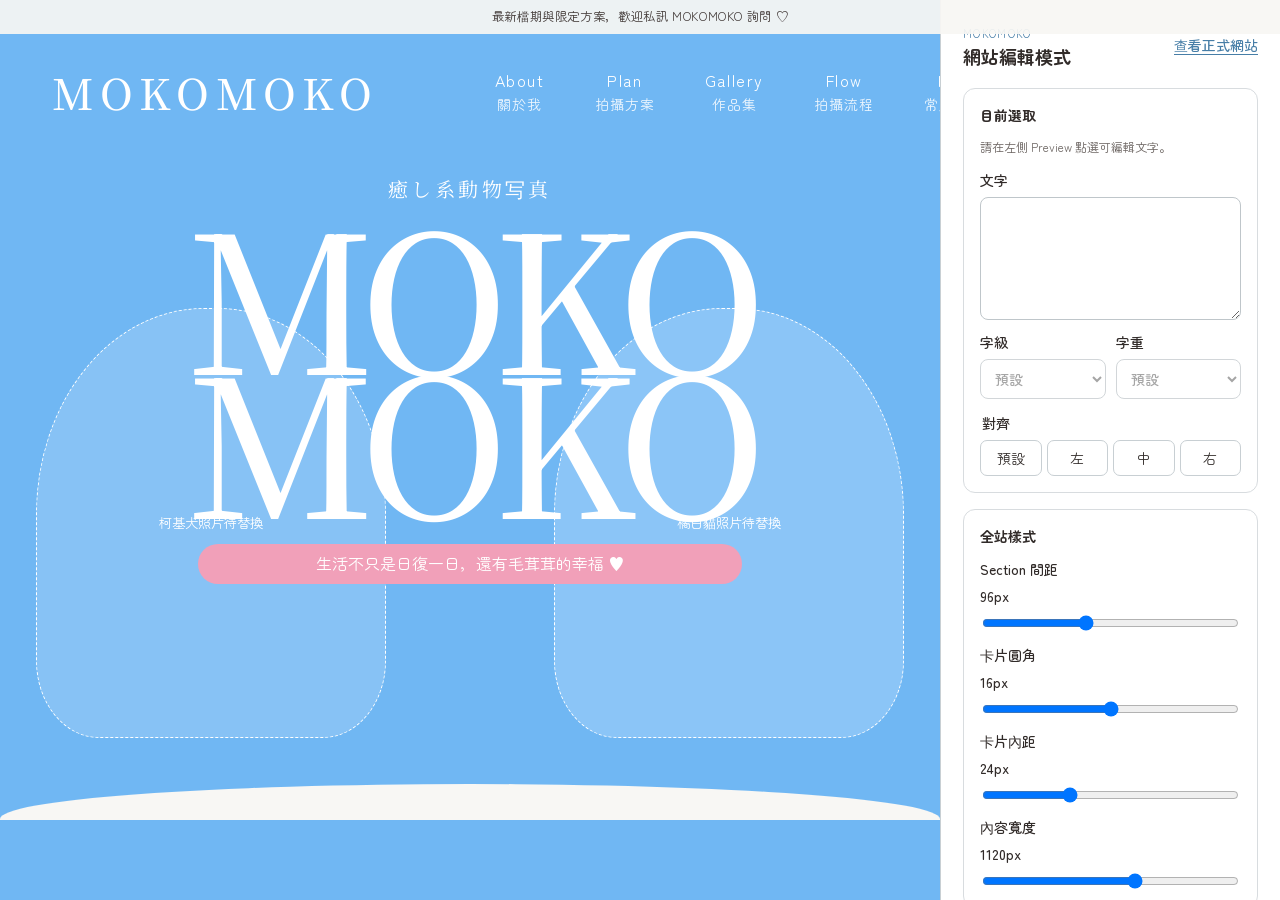
==== commit 1eecc9b6: "Center initial mobile plan card" ====
--- a/edit/index.html
+++ b/edit/index.html
@@ -9,9 +9,9 @@
     <link rel="preconnect" href="https://fonts.googleapis.com">
     <link rel="preconnect" href="https://fonts.gstatic.com" crossorigin>
     <link href="https://fonts.googleapis.com/css2?family=Fredoka:wght@600;700&family=Noto+Serif+TC:wght@500;600&family=Zen+Maru+Gothic:wght@400;500&display=swap" rel="stylesheet">
-    <link rel="stylesheet" href="../styles.css?v=mobile-refinement-1">
+    <link rel="stylesheet" href="../styles.css?v=mobile-refinement-2">
     <link rel="stylesheet" href="./editor.css">
-    <script type="module" src="../app.js?v=mobile-refinement-1"></script>
+    <script type="module" src="../app.js?v=mobile-refinement-2"></script>
   </head>
   <body class="editor-page" data-editor="true" data-content-url="../content/site-content.json">
     <div class="editor-shell">
--- a/styles.css
+++ b/styles.css
@@ -719,6 +719,20 @@
   display: none;
 }
 
+@media (max-width: 767px) {
+  #regularPlans [data-plan="luxury"] {
+    order: 1;
+  }
+
+  #regularPlans [data-plan="easy"] {
+    order: 2;
+  }
+
+  #regularPlans [data-plan="cp"] {
+    order: 3;
+  }
+}
+
 .plan-selector {
   display: flex;
   min-width: 0;
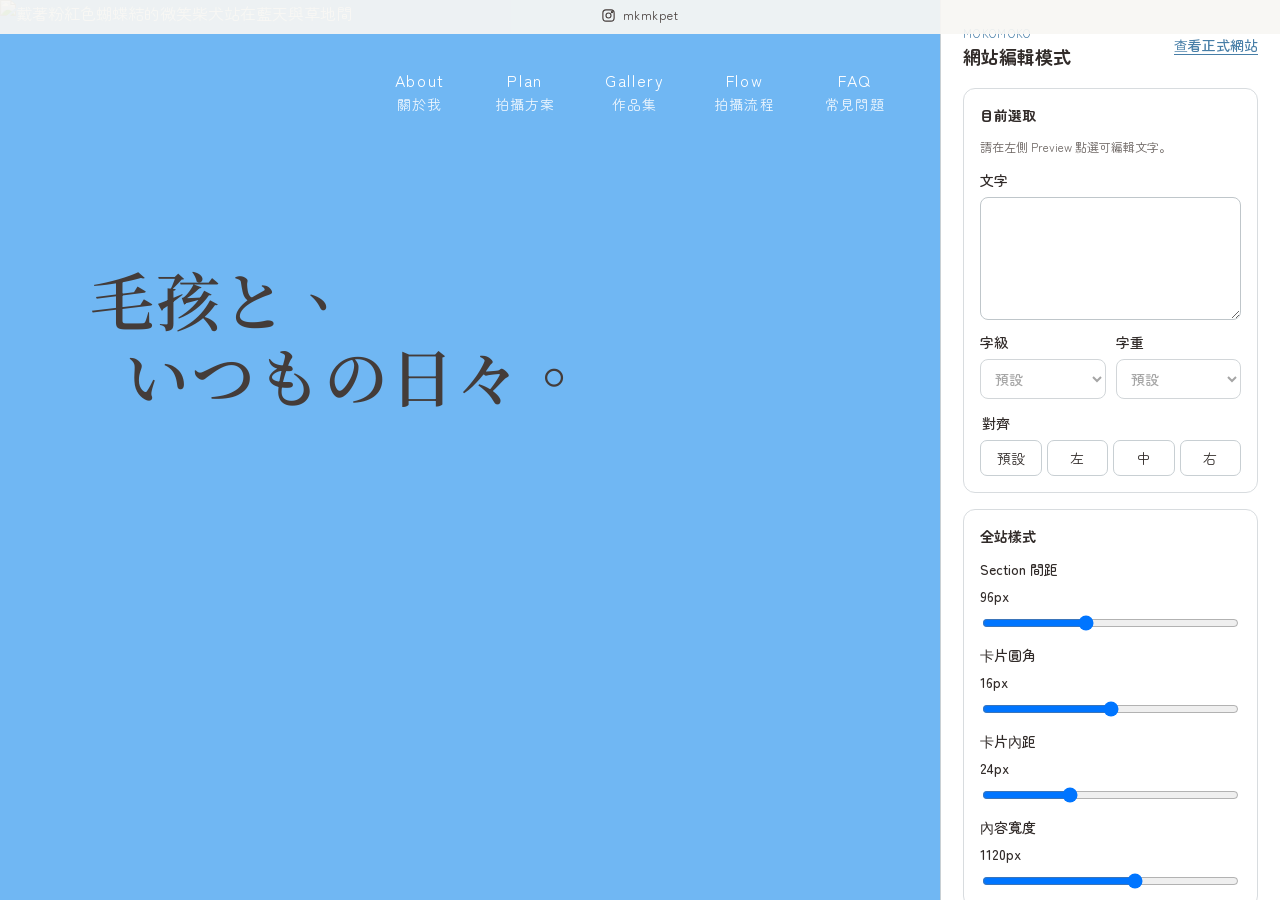
==== commit 540f163d: "Apply editor updates and refine booking pricing UI" ====
--- a/edit/index.html
+++ b/edit/index.html
@@ -9,9 +9,9 @@
     <link rel="preconnect" href="https://fonts.googleapis.com">
     <link rel="preconnect" href="https://fonts.gstatic.com" crossorigin>
     <link href="https://fonts.googleapis.com/css2?family=Fredoka:wght@600;700&family=Noto+Serif+TC:wght@500;600&family=Zen+Maru+Gothic:wght@400;500&display=swap" rel="stylesheet">
-    <link rel="stylesheet" href="../styles.css?v=mobile-refinement-2">
+    <link rel="stylesheet" href="../styles.css?v=pricing-info-1">
     <link rel="stylesheet" href="./editor.css">
-    <script type="module" src="../app.js?v=mobile-refinement-2"></script>
+    <script type="module" src="../app.js?v=pricing-info-1"></script>
   </head>
   <body class="editor-page" data-editor="true" data-content-url="../content/site-content.json">
     <div class="editor-shell">
--- a/styles.css
+++ b/styles.css
@@ -14,8 +14,8 @@
   --color-error: #a94040;
   --font-serif: "Noto Serif TC", "Songti TC", "PMingLiU", serif;
   --font-sans: "Zen Maru Gothic", "PingFang TC", "Microsoft JhengHei", sans-serif;
-  --font-number: "Fredoka", "Arial Rounded MT Bold", sans-serif;
-  --number-weight: 600;
+  --font-number: "Nunito", "Arial Rounded MT Bold", sans-serif;
+  --number-weight: 700;
   --number-letter-spacing: 0.01em;
   --number-line-height: 1.1;
   --text-display: clamp(3.5rem, 17vw, 6.5rem);
@@ -32,12 +32,12 @@
   --space-md: 1.5rem;
   --space-lg: 2.25rem;
   --space-xl: 3.5rem;
-  --space-section: 96px;
+  --space-section: 104px;
   --space-section-mobile: clamp(3.5rem, 14vw, 4.25rem);
   --space-section-large: clamp(5.5rem, 18vw, 9rem);
-  --space-card: 24px;
+  --space-card: 26px;
   --page-padding: clamp(1.25rem, 5.5vw, 2.25rem);
-  --content-max: 1120px;
+  --content-max: 1060px;
   --container-wide: var(--content-max);
   --container-default: 960px;
   --content-narrow: 720px;
@@ -46,6 +46,7 @@
   --radius-control: 12px;
   --card-gap: clamp(0.875rem, 3vw, 1.5rem);
   --plan-card-mobile-width: min(76vw, 280px);
+  --plan-pet-overhang: clamp(4.5rem, 20vw, 6rem);
   --carousel-gap: 0.75rem;
   --carousel-edge: calc((100% - var(--plan-card-mobile-width)) / 2);
   --control-height: 48px;
@@ -55,6 +56,10 @@
   --header-height: 88px;
   --header-inline-space: clamp(1.125rem, 5vw, 1.25rem);
   --header-cream: #fbf7ef;
+  --hero-min-height: clamp(680px, 100svh, 860px);
+  --hero-title-size: clamp(2.35rem, 10.5vw, 3rem);
+  --hero-title-left: clamp(1.5rem, 6.5vw, 2.25rem);
+  --hero-title-top: clamp(9.5rem, 20svh, 11rem);
 }
 
 *,
@@ -229,7 +234,23 @@
 }
 
 .announcement-bar a {
+  color: inherit;
+  text-decoration: none;
   text-decoration-thickness: 1px;
+}
+
+.announcement-instagram {
+  display: inline-flex;
+  gap: 0.4rem;
+  align-items: center;
+}
+
+.announcement-instagram svg {
+  width: 15px;
+  height: 15px;
+  fill: none;
+  stroke: currentColor;
+  stroke-width: 1.8;
 }
 
 .site-header.has-announcement {
@@ -240,7 +261,7 @@
   display: grid;
   width: 100%;
   height: var(--header-height);
-  grid-template-columns: minmax(0, 1fr) auto;
+  grid-template-columns: minmax(0, 1fr);
   gap: 0.65rem;
   align-items: center;
   padding-inline: var(--header-inline-space);
@@ -354,9 +375,10 @@
   position: absolute;
   top: calc(var(--header-height) - 4px);
   right: var(--header-inline-space);
-  left: var(--header-inline-space);
-  display: grid;
-  grid-template-columns: repeat(2, minmax(0, 1fr));
+  left: auto;
+  display: grid;
+  width: min(15rem, calc(100% - (var(--header-inline-space) * 2)));
+  grid-template-columns: minmax(0, 1fr);
   gap: 0;
   padding: 0.75rem;
   border-radius: 18px;
@@ -375,6 +397,13 @@
   text-decoration: none;
 }
 
+.header-mobile-nav .header-nav-link {
+  min-height: 52px;
+  align-items: flex-end;
+  padding-inline: var(--space-sm);
+  text-align: right;
+}
+
 .header-nav-english {
   font-size: 0.9rem;
   letter-spacing: 0.1em;
@@ -395,9 +424,11 @@
 
 .hero {
   position: relative;
-  min-height: clamp(620px, 162vw, 740px);
-  padding: var(--space-md) var(--page-padding) 0;
+  min-height: var(--hero-min-height);
+  padding: 0;
   overflow: hidden;
+  isolation: isolate;
+  background: var(--color-blue);
 }
 
 .instagram-mark {
@@ -413,51 +444,49 @@
 
 .hero-inner {
   position: relative;
-  width: min(100%, 980px);
+  z-index: 2;
+  width: min(100%, var(--content-max));
+  min-height: var(--hero-min-height);
   margin: 0 auto;
-  min-height: clamp(555px, 145vw, 680px);
-  padding-top: clamp(3.75rem, 16vw, 6.5rem);
-  text-align: center;
-}
-
-.hero-kicker {
-  margin-bottom: var(--space-sm);
-  font-family: var(--font-serif);
-  font-size: clamp(0.9rem, 3.6vw, 1.25rem);
-  letter-spacing: 0.17em;
+}
+
+.hero-visual {
+  position: absolute;
+  z-index: 0;
+  inset: 0;
+  display: flex;
+  align-items: flex-end;
+  justify-content: center;
+  overflow: hidden;
 }
 
 .hero h1 {
-  position: relative;
-  z-index: 2;
+  position: absolute;
+  z-index: 3;
+  top: var(--hero-title-top);
+  left: var(--hero-title-left);
   display: flex;
+  width: min(68vw, 20rem);
   flex-direction: column;
   margin: 0;
+  color: var(--color-ink);
   font-family: var(--font-serif);
-  font-size: var(--text-display);
-  font-weight: 500;
-  letter-spacing: -0.065em;
-  line-height: 0.75;
-}
-
-.hero-tagline {
-  position: relative;
-  z-index: 4;
-  width: min(94%, 34rem);
-  line-height: 1.6;
-  margin: var(--space-lg) auto 0;
-  padding: 0.45rem 1.15rem;
-  border-radius: 999px;
-  background: var(--color-pink);
-  font-size: clamp(0.8rem, 3vw, 1rem);
-}
-
-.hero-images {
-  position: absolute;
-  right: 0;
-  bottom: 0;
-  left: 0;
-  height: clamp(250px, 68vw, 350px);
+  font-size: var(--hero-title-size);
+  font-weight: 600;
+  letter-spacing: 0.035em;
+  line-height: 1.18;
+  text-align: left;
+  text-wrap: nowrap;
+}
+
+.hero h1 span:last-child {
+  margin-left: 0.55em;
+}
+
+.hero-title-image,
+.hero-tagline,
+.hero-gallery-cta {
+  display: none;
 }
 
 .image-placeholder {
@@ -474,23 +503,86 @@
   padding: var(--space-sm);
 }
 
-.hero-dog,
-.hero-cat {
+.hero-visual img {
   position: absolute;
-  bottom: 10px;
-  width: min(44vw, 350px);
-  height: min(58vw, 430px);
-  min-height: 190px;
-  border-radius: 48% 48% 18% 18%;
-}
-
-.hero-dog {
-  left: 0;
-}
-
-.hero-cat {
-  right: 0;
-  background: rgb(183 221 255 / 38%);
+  inset: 0;
+  display: block;
+  width: 100%;
+  height: 100%;
+  object-fit: cover;
+  object-position: 68% center;
+}
+
+@media (max-width: 767px) {
+  .hero {
+    min-height: 0;
+    aspect-ratio: 2 / 3;
+  }
+
+  .hero-inner {
+    height: 100%;
+    min-height: 0;
+  }
+
+  .hero-visual img {
+    width: 100%;
+    height: auto;
+    object-fit: contain;
+    object-position: center top;
+  }
+
+  .hero h1 {
+    top: clamp(8.25rem, 35vw, 9.4rem);
+    left: 50%;
+    display: block;
+    width: 56%;
+    transform: translateX(-50%);
+  }
+
+  .hero h1 span {
+    display: none;
+  }
+
+  .hero-title-image {
+    display: block;
+    width: 100%;
+    height: auto;
+  }
+
+  .hero-tagline {
+    position: absolute;
+    z-index: 3;
+    top: clamp(15.5rem, 66vw, 17.2rem);
+    left: 50%;
+    display: block;
+    width: min(62%, 15rem);
+    margin: 0;
+    transform: translateX(-50%);
+    color: var(--color-ink);
+    font-size: clamp(0.72rem, 3vw, 0.82rem);
+    line-height: 1.65;
+    text-align: center;
+  }
+
+  .hero-gallery-cta {
+    position: absolute;
+    z-index: 3;
+    top: clamp(18.4rem, 77vw, 20rem);
+    left: 50%;
+    display: inline-flex;
+    min-height: 44px;
+    gap: var(--space-sm);
+    align-items: center;
+    padding: 0.65rem 1.1rem;
+    border: 1px solid currentColor;
+    border-radius: 999px;
+    background: rgb(248 247 244 / 88%);
+    color: var(--color-ink);
+    font-size: 0.78rem;
+    text-decoration: none;
+    transform: translateX(-50%);
+    white-space: nowrap;
+  }
 }
 
 .wave {
@@ -620,48 +712,82 @@
 }
 
 .pricing-section {
-  background: #f2f7fa;
+  background: var(--color-surface);
+}
+
+.pricing-section > .content {
+  max-width: var(--container-default);
+}
+
+.pricing-shooting-info {
+  display: grid;
+  gap: 0.2rem;
+  margin-top: var(--space-sm);
+  color: var(--color-muted);
+  font-size: clamp(0.68rem, 2.8vw, var(--text-small));
+  font-weight: 400;
+  line-height: 1.65;
+  text-align: center;
+}
+
+.pricing-shooting-info p {
+  margin-bottom: 0;
+  white-space: nowrap;
 }
 
 .pricing-flow {
   display: grid;
-  gap: var(--space-lg);
-  max-width: var(--container-wide);
+  gap: 0;
+  max-width: var(--container-default);
   margin-inline: auto;
 }
 
 .pricing-step {
   min-width: 0;
-  padding-top: var(--space-lg);
+  padding-top: var(--space-md);
+  margin-top: var(--space-md);
   border-top: 1px solid var(--color-border);
 }
 
 .pricing-plan-step {
+  margin-top: 0;
   padding-top: 0;
   border-top: 0;
 }
 
 .pricing-summary {
+  width: min(calc(100% - (var(--space-md) * 2)), 42rem);
   min-width: 0;
+  margin-inline: auto;
+  margin-top: var(--space-md);
   padding: var(--space-card);
   border: 1px solid #c5d9e8;
   border-radius: var(--radius-card);
   background: var(--color-surface);
-  box-shadow: var(--shadow-soft);
+  box-shadow: none;
 }
 
 .step-heading {
   display: grid;
-  grid-template-columns: 36px minmax(0, 1fr);
   gap: var(--space-sm);
+  justify-items: center;
   align-items: start;
-  margin-bottom: var(--space-lg);
+  margin-bottom: var(--space-md);
+  text-align: center;
+}
+
+.step-title-row {
+  display: flex;
+  gap: var(--space-sm);
+  align-items: center;
+  justify-content: center;
+  white-space: nowrap;
 }
 
 .step-number {
   display: grid;
-  width: 36px;
-  height: 36px;
+  width: 30px;
+  height: 30px;
   place-items: center;
   border-radius: 50%;
   background: var(--color-blue);
@@ -670,28 +796,42 @@
   font-weight: 600;
 }
 
-.step-heading h3 {
-  margin-bottom: 0.25rem;
-  font-size: var(--text-card-title);
+.step-heading .step-title-row h3 {
+  margin-bottom: 0;
+  font-size: var(--text-h3);
+  line-height: 1.45;
 }
 
 .step-heading p {
   margin-bottom: 0;
   color: var(--color-muted);
   font-size: var(--text-small);
+  line-height: 1.65;
 }
 
 .plan-group + .plan-group {
-  margin-top: var(--space-xl);
+  margin-top: var(--space-lg);
 }
 
 .plan-group-title {
-  margin-bottom: var(--space-md);
+  margin-bottom: var(--space-sm);
   font-weight: 600;
-}
-
-[data-edit-path="calculator.limitedHeading"] {
   text-align: center;
+}
+
+.plan-group-meta {
+  display: grid;
+  gap: 0.15rem;
+  margin: calc(var(--space-xs) * -1) 0 var(--space-sm);
+  color: var(--color-muted);
+  font-size: var(--text-small);
+  font-weight: 400;
+  line-height: 1.6;
+  text-align: center;
+}
+
+.plan-group-meta p {
+  margin-bottom: 0;
 }
 
 [data-edit-path="photographyTypes.items.0.details.1"] {
@@ -700,12 +840,12 @@
 
 .plan-card-track {
   display: grid;
-  align-items: start;
+  align-items: stretch;
   grid-auto-columns: var(--plan-card-mobile-width);
   grid-auto-flow: column;
   gap: var(--carousel-gap);
   max-width: 100%;
-  padding: 3px var(--carousel-edge) 12px;
+  padding: 3px var(--carousel-edge) var(--space-sm);
   overflow-x: auto;
   overscroll-behavior-inline: contain;
   scroll-padding-inline: var(--carousel-edge);
@@ -715,41 +855,63 @@
   -webkit-overflow-scrolling: touch;
 }
 
+.plan-card-track.has-plan-pets {
+  padding-top: calc(var(--plan-pet-overhang) + 3px);
+}
+
 .plan-card-track::-webkit-scrollbar {
   display: none;
 }
 
-@media (max-width: 767px) {
-  #regularPlans [data-plan="luxury"] {
-    order: 1;
-  }
-
-  #regularPlans [data-plan="easy"] {
-    order: 2;
-  }
-
-  #regularPlans [data-plan="cp"] {
-    order: 3;
-  }
-}
-
 .plan-selector {
+  position: relative;
   display: flex;
   min-width: 0;
   min-height: 0;
-  align-self: start;
+  height: 100%;
+  align-self: stretch;
   flex-direction: column;
   gap: var(--space-sm);
-  padding: clamp(1rem, 4.5vw, 1.35rem);
+  min-height: 340px;
+  padding: calc(var(--space-md) + 0.25rem) var(--space-md) var(--space-md);
   border: 1px solid var(--color-border);
   border-radius: var(--radius-card);
   background: #fff;
   color: var(--color-ink);
   scroll-snap-align: center;
   scroll-snap-stop: always;
-  text-align: left;
+  text-align: center;
   cursor: pointer;
   transition: border-color 160ms ease, background-color 160ms ease, box-shadow 160ms ease;
+}
+
+.plan-selector.has-plan-pet {
+  padding-top: calc(var(--space-md) + var(--space-sm));
+}
+
+.plan-pet-slot {
+  position: absolute;
+  z-index: 2;
+  top: 0;
+  left: 50%;
+  display: grid;
+  width: 44%;
+  height: var(--plan-pet-overhang);
+  align-items: end;
+  transform: translate(-50%, -78%);
+  pointer-events: none;
+}
+
+.plan-pet-slot.is-empty {
+  display: none;
+}
+
+.plan-pet-image {
+  display: block;
+  width: 100%;
+  max-height: 100%;
+  object-fit: contain;
+  object-position: center bottom;
 }
 
 .plan-selector:focus-visible {
@@ -758,17 +920,16 @@
 }
 
 .plan-selector.is-selected {
-  border-color: var(--color-blue-deep);
+  border-color: var(--color-blue);
   background: #f5faff;
-  box-shadow: 0 0 0 1px var(--color-blue-deep), 0 10px 24px rgb(71 126 167 / 10%);
+  box-shadow: 0 0 0 1px var(--color-blue);
 }
 
 .plan-card-top {
-  display: flex;
-  flex-wrap: wrap;
+  display: grid;
   gap: var(--space-xs);
-  align-items: flex-start;
-  justify-content: space-between;
+  justify-items: center;
+  justify-content: center;
 }
 
 .plan-name {
@@ -808,20 +969,14 @@
   line-height: var(--number-line-height);
 }
 
-.plan-description,
-.plan-note {
-  color: var(--color-muted);
-  font-size: var(--text-small);
-  line-height: 1.7;
-}
-
 .plan-features {
   display: grid;
   gap: 0.35rem;
-  margin-top: auto;
-  padding-top: var(--space-sm);
+  margin-top: var(--space-xs);
+  padding-top: var(--space-md);
   border-top: 1px solid #ebe8e5;
   font-size: var(--text-small);
+  text-align: center;
 }
 
 .plan-features i {
@@ -831,7 +986,7 @@
 .plan-estimate-button {
   align-self: center;
   min-height: 44px;
-  margin-top: var(--space-xs);
+  margin-top: auto;
   padding: 0.62rem 1rem;
   border: 1px solid var(--color-blue-deep);
   border-radius: 999px;
@@ -843,21 +998,27 @@
 }
 
 .plan-selector.is-selected .plan-estimate-button {
-  background: var(--color-blue-deep);
+  border-color: var(--color-blue);
+  background: var(--color-blue);
   color: #fff;
+  box-shadow: none;
 }
 
 .species-controls,
 .environment-controls {
-  display: grid;
-  grid-template-columns: repeat(2, minmax(0, 1fr));
+  display: flex;
+  max-width: 32rem;
+  flex-wrap: wrap;
   gap: 0.65rem;
+  justify-content: center;
+  margin-inline: auto;
 }
 
 .text-control {
-  min-width: 0;
-  min-height: var(--control-height);
-  padding: 0.6rem 0.9rem;
+  width: fit-content;
+  min-width: 7.5rem;
+  min-height: 44px;
+  padding: var(--space-xs) var(--space-md);
   border: 1px solid var(--color-border);
   border-radius: var(--radius-control);
   background: #fff;
@@ -878,12 +1039,15 @@
 }
 
 .counter-row {
-  display: flex;
-  gap: var(--space-md);
+  display: grid;
+  max-width: 36rem;
+  gap: var(--space-sm);
   align-items: center;
-  justify-content: space-between;
-  padding: var(--space-md) 0;
+  justify-items: center;
+  margin-inline: auto;
+  padding: var(--space-sm) 0;
   border-bottom: 1px solid #eae7e4;
+  text-align: center;
 }
 
 .counter-row p {
@@ -897,6 +1061,7 @@
   flex: 0 0 auto;
   grid-template-columns: 44px 42px 44px;
   align-items: center;
+  justify-content: center;
   text-align: center;
 }
 
@@ -915,8 +1080,30 @@
   opacity: 0.35;
 }
 
+#productCounters {
+  display: grid;
+  justify-items: center;
+}
+
+#productCounters .counter-row {
+  width: auto;
+  max-width: 100%;
+  grid-template-columns: minmax(0, 10rem) auto;
+  gap: var(--space-sm);
+  justify-content: center;
+  justify-items: start;
+  text-align: left;
+}
+
+#productCounters .counter-control {
+  align-self: center;
+}
+
 .condition-block {
-  margin-top: var(--space-lg);
+  max-width: 36rem;
+  margin-top: var(--space-md);
+  margin-inline: auto;
+  text-align: center;
 }
 
 .condition-block h4 {
@@ -927,7 +1114,10 @@
 .condition-value {
   display: grid;
   gap: 0.2rem;
-  padding: var(--space-md);
+  width: fit-content;
+  min-width: min(100%, 15rem);
+  margin-inline: auto;
+  padding: var(--space-sm) var(--space-md);
   border: var(--selected-border);
   border-radius: var(--radius-control);
   background: #f2f9ff;
@@ -939,25 +1129,66 @@
   font-size: var(--text-small);
 }
 
-.module-note {
+.pricing-section .module-note {
   margin: var(--space-sm) 0 0;
+  text-align: center;
 }
 
 .pricing-rules {
   margin-top: var(--space-md);
   border-top: 1px solid #eae7e4;
+  interpolate-size: allow-keywords;
 }
 
 .pricing-rules summary {
+  display: flex;
   min-height: 48px;
-  padding: 0.8rem 0;
+  align-items: center;
+  justify-content: center;
+  padding: 0;
   font-weight: 500;
+  text-align: center;
   cursor: pointer;
+}
+
+.pricing-rules summary::marker {
+  color: var(--color-blue-deep);
 }
 
 .pricing-rules ul {
   margin-bottom: var(--space-sm);
   padding-left: 1.25rem;
+  color: var(--color-muted);
+  font-size: var(--text-small);
+}
+
+.pricing-rules::details-content {
+  block-size: 0;
+  overflow: hidden;
+  transition: block-size 180ms ease, content-visibility 180ms ease allow-discrete;
+}
+
+.pricing-rules[open]::details-content {
+  block-size: auto;
+}
+
+.pricing-substep {
+  min-width: 0;
+  margin-top: var(--space-md);
+}
+
+.pricing-subheading {
+  margin-bottom: var(--space-sm);
+}
+
+.pricing-subheading h3 {
+  margin-bottom: var(--space-xs);
+  font-size: var(--text-card-title);
+  line-height: 1.45;
+}
+
+.pricing-subheading p {
+  margin-bottom: 0;
   color: var(--color-muted);
   font-size: var(--text-small);
 }
@@ -1023,16 +1254,22 @@
 }
 
 .pricing-summary .primary-button {
+  display: flex;
   width: fit-content;
-  margin-top: var(--space-md);
+  margin: var(--space-md) auto 0;
 }
 
 .faq-list {
-  border-top: 1px solid var(--color-border);
+  display: grid;
+  gap: var(--space-xs);
+}
+
+#faq .section-heading {
+  text-align: center;
 }
 
 .faq-item {
-  border-bottom: 1px solid var(--color-border);
+  border: 0;
 }
 
 .faq-item h3 {
@@ -1040,27 +1277,32 @@
 }
 
 .faq-question {
+  position: relative;
   display: flex;
-  width: 100%;
-  min-height: 64px;
-  gap: var(--space-md);
+  width: min(100%, 36rem);
+  min-height: 52px;
+  gap: var(--space-sm);
   align-items: center;
-  justify-content: space-between;
-  padding: 1.15rem 0;
-  border: 0;
+  justify-content: center;
+  margin-inline: auto;
+  padding: 0.8rem 2.4rem;
+  border: 1px solid var(--color-border);
+  border-radius: 999px;
   background: transparent;
   color: inherit;
-  font-size: 0.95rem;
-  font-weight: 600;
-  line-height: 1.55;
-  text-align: left;
+  font-size: 0.88rem;
+  font-weight: 500;
+  line-height: 1.5;
+  text-align: center;
   cursor: pointer;
 }
 
 .faq-toggle {
+  position: absolute;
+  right: var(--space-sm);
   flex: 0 0 auto;
   color: var(--color-blue-deep);
-  font-size: 1.35rem;
+  font-size: 1.15rem;
   transition: transform 240ms ease;
 }
 
@@ -1084,8 +1326,12 @@
   min-height: 0;
   max-width: var(--text-measure);
   overflow: hidden;
-  padding: 0 0 var(--space-md);
+  margin-inline: auto;
+  padding: var(--space-xs) 0 var(--space-sm);
   color: var(--color-muted);
+  font-size: 0.88rem;
+  line-height: 1.7;
+  text-align: center;
 }
 
 .faq-answer p {
@@ -1099,12 +1345,15 @@
 }
 
 .faq-answer ul {
+  display: inline-block;
   margin-bottom: 0;
   padding-left: 1.2rem;
+  text-align: left;
 }
 
 .booking-section {
   background: var(--color-surface);
+  padding-bottom: var(--space-md);
 }
 
 .booking-notes {
@@ -1155,6 +1404,25 @@
 
 .booking-form-section {
   background: #f1f0ec;
+  padding-top: var(--space-lg);
+}
+
+[data-edit-path="faq.items.5.answer.0"],
+[data-edit-path="booking.notes.0.lines.0"],
+[data-edit-path="booking.notes.0.lines.1"],
+[data-edit-path="booking.notes.0.lines.2"],
+[data-edit-path="booking.notes.1.lines.0"],
+[data-edit-path="booking.notes.1.lines.1"],
+[data-edit-path="booking.notes.2.lines.0"],
+[data-edit-path="booking.notes.2.lines.1"],
+[data-edit-path="booking.notes.3.lines.0"],
+[data-edit-path="booking.notes.3.lines.1"],
+[data-edit-path="booking.notes.4.lines.0"],
+[data-edit-path="booking.notes.4.lines.1"],
+[data-edit-path="booking.notes.5.lines.0"],
+[data-edit-path="booking.notes.5.lines.1"],
+[data-edit-path="calculator.shootingInfo.1"] {
+  text-align: center;
 }
 
 .booking-module {
@@ -1173,6 +1441,11 @@
 .booking-choices {
   display: grid;
   gap: 0;
+}
+
+.integrated-booking-form {
+  width: min(calc(100% - (var(--space-sm) * 2)), 34rem);
+  margin-inline: auto;
 }
 
 .booking-field {
@@ -1243,7 +1516,13 @@
   font-size: 16px;
 }
 
+.booking-field input[type="text"],
+.booking-field select {
+  max-width: 32rem;
+}
+
 .booking-field textarea {
+  max-width: 36rem;
   min-height: 96px;
   resize: vertical;
 }
@@ -1307,6 +1586,12 @@
   margin-inline: auto;
 }
 
+.booking-submit-area {
+  display: grid;
+  gap: var(--space-sm);
+  margin-top: var(--space-xl);
+}
+
 .module-button:disabled {
   cursor: wait;
   opacity: 0.65;
@@ -1320,7 +1605,7 @@
 }
 
 .booking-submit-note {
-  margin: -0.35rem 0 0;
+  margin: 0;
   text-align: center;
 }
 
@@ -1363,7 +1648,7 @@
 }
 
 .closing {
-  padding-block: var(--space-section);
+  padding-block: clamp(2.75rem, 9vw, 4.5rem);
 }
 
 .closing .section-title {
@@ -1412,6 +1697,10 @@
     --text-body: 1rem;
     --text-small: 0.875rem;
     --text-label: 0.75rem;
+    --hero-min-height: clamp(720px, 100svh, 900px);
+    --hero-title-size: clamp(3.25rem, 6vw, 4.5rem);
+    --hero-title-left: clamp(3.5rem, 8vw, 7rem);
+    --hero-title-top: clamp(12rem, 27svh, 16rem);
   }
 
   .section {
@@ -1420,18 +1709,6 @@
 
   .intro {
     padding: var(--space-section) 0 calc(var(--space-section) + 2rem);
-  }
-
-  .hero {
-    min-height: 760px;
-  }
-
-  .hero h1 {
-    font-size: clamp(8rem, 18vw, 12rem);
-  }
-
-  .hero-images {
-    height: 400px;
   }
 
   .session-types {
@@ -1468,26 +1745,14 @@
 }
 
 @media (min-width: 1024px) {
+  :root {
+    --hero-title-size: clamp(3.6rem, 5vw, 4.8rem);
+    --hero-title-left: clamp(4.5rem, 7vw, 8rem);
+    --hero-title-top: clamp(13.5rem, 29svh, 17.5rem);
+  }
+
   .pricing-flow {
-    grid-template-columns: minmax(0, 1.35fr) minmax(310px, 0.65fr);
-    align-items: start;
-  }
-
-  .pricing-plan-step {
-    grid-column: 1 / -1;
-  }
-
-  #petStep,
-  #conditionStep,
-  #addonStep {
-    grid-column: 1;
-  }
-
-  .pricing-summary {
-    position: sticky;
-    top: var(--space-md);
-    grid-column: 2;
-    grid-row: 2 / span 3;
+    grid-template-columns: minmax(0, 1fr);
   }
 }
 
@@ -1495,11 +1760,12 @@
   :root {
     --header-height: 116px;
     --header-inline-space: clamp(3rem, 4.1vw, 4rem);
+    --hero-min-height: clamp(780px, 100svh, 960px);
   }
 
   .site-header-inner {
-    grid-template-columns: minmax(300px, 370px) minmax(520px, 1fr) auto;
-    gap: clamp(2rem, 3.5vw, 3.5rem);
+    grid-template-columns: minmax(0, 1fr);
+    gap: 0;
   }
 
   .announcement-bar {
@@ -1585,9 +1851,6 @@
     display: none;
   }
 
-  .hero {
-    min-height: 820px;
-  }
 }
 
 @media (max-width: 374px) {
@@ -1618,20 +1881,15 @@
 }
 
 @media (max-width: 480px) {
-  .counter-row,
   .breakdown-row {
     align-items: flex-start;
     flex-direction: column;
   }
 
   .counter-control {
-    align-self: stretch;
-    grid-template-columns: 44px minmax(42px, 1fr) 44px;
-  }
-
-  .plan-card-top {
-    align-items: flex-start;
-    flex-direction: column;
+    width: fit-content;
+    align-self: flex-start;
+    grid-template-columns: 44px 42px 44px;
   }
 
   .pricing-total {
@@ -1651,3 +1909,249 @@
     transition-duration: 0.01ms !important;
   }
 }
+
+
+@media (max-width: 767px) {
+  :root {
+    --text-display: clamp(3rem, 14vw, 3.6rem);
+    --text-h1: 1.8rem;
+    --text-h2: 1.3rem;
+    --text-h3: 1rem;
+    --text-card-title: 0.94rem;
+    --text-body: 0.9rem;
+    --text-small: 0.78rem;
+    --text-label: 0.68rem;
+    --text-price: clamp(1.6rem, 6.5vw, 2rem);
+    --space-xs: 0.375rem;
+    --space-sm: 0.75rem;
+    --space-md: 1.125rem;
+    --space-lg: 1.75rem;
+    --space-xl: 2.5rem;
+    --space-section-mobile: clamp(3rem, 12vw, 3.5rem);
+    --space-card: 1.125rem;
+    --page-padding: 1.375rem;
+    --button-height: 46px;
+  }
+
+  body {
+    line-height: 1.65;
+  }
+
+  .site-header {
+    display: none;
+  }
+
+  .section-heading {
+    width: 100%;
+    margin-bottom: var(--space-lg);
+  }
+
+  .pricing-section .section-heading {
+    max-width: 32rem;
+    margin-bottom: var(--space-md);
+  }
+
+  .pricing-section .section-title {
+    font-size: 1.22rem;
+    line-height: 1.4;
+  }
+
+  .pricing-section .section-description {
+    max-width: 31rem;
+    font-size: 0.82rem;
+    line-height: 1.7;
+    text-wrap: pretty;
+  }
+
+  .pricing-flow {
+    max-width: 100%;
+  }
+
+  .section-title {
+    letter-spacing: 0.04em;
+    line-height: 1.45;
+    overflow-wrap: normal;
+    word-break: normal;
+    line-break: loose;
+    text-wrap: pretty;
+  }
+
+  .section-description {
+    line-height: 1.75;
+  }
+
+  .jump-nav a,
+  .primary-button,
+  .module-button {
+    width: fit-content;
+    max-width: 100%;
+    padding-inline: 1rem;
+    font-size: 0.86rem;
+    white-space: nowrap;
+  }
+
+  .jump-nav a {
+    padding-inline: 0.75rem;
+  }
+
+  .session-type {
+    padding-block: var(--space-md) var(--space-lg);
+  }
+
+  .step-heading {
+    grid-template-columns: minmax(0, 1fr);
+    gap: var(--space-xs);
+    margin-bottom: var(--space-sm);
+  }
+
+  .step-number {
+    width: 28px;
+    height: 28px;
+    font-size: 0.64rem;
+  }
+
+  .step-heading h3 {
+    margin-bottom: 0.2rem;
+    font-size: 0.96rem;
+  }
+
+  .step-heading p,
+  .pricing-subheading p {
+    font-size: 0.76rem;
+  }
+
+  .pricing-step {
+    margin-top: var(--space-md);
+    padding-top: var(--space-md);
+  }
+
+  .pricing-plan-step {
+    margin-top: 0;
+    padding-top: 0;
+  }
+
+  .plan-group + .plan-group {
+    margin-top: var(--space-md);
+  }
+
+  .plan-group-title {
+    margin-bottom: var(--space-xs);
+  }
+
+  .plan-selector {
+    min-height: 340px;
+    gap: var(--space-sm);
+    padding: var(--space-md);
+  }
+
+  .plan-card-track {
+    padding-bottom: var(--space-xs);
+  }
+
+  .plan-description,
+  .plan-note,
+  .plan-features {
+    line-height: 1.6;
+  }
+
+  .species-controls,
+  .environment-controls {
+    gap: var(--space-xs);
+  }
+
+  .text-control {
+    min-width: 6.75rem;
+    padding-inline: var(--space-sm);
+  }
+
+  .counter-row {
+    padding-block: var(--space-xs) var(--space-sm);
+  }
+
+  .pricing-substep {
+    margin-top: var(--space-md);
+  }
+
+  .pricing-summary {
+    padding: var(--space-md);
+  }
+
+  .plan-estimate-button {
+    width: fit-content;
+    max-width: 100%;
+    padding-inline: 0.9rem;
+    white-space: nowrap;
+  }
+
+  .condition-block {
+    margin-top: var(--space-lg);
+  }
+
+  .condition-block h4,
+  .faq-answer h4 {
+    font-size: var(--text-card-title);
+  }
+
+  .faq-question {
+    min-height: 48px;
+    gap: var(--space-xs);
+    padding: 0.65rem 2rem;
+    font-size: 0.82rem;
+    line-height: 1.45;
+  }
+
+  #faq > .content.narrow,
+  .booking-form-section > .content.narrow {
+    width: min(
+      calc(100% - (var(--page-padding) * 2) - (var(--space-xs) * 2)),
+      var(--content-narrow)
+    );
+  }
+
+  .faq-answer {
+    font-size: 0.78rem;
+    line-height: 1.65;
+  }
+
+  .booking-notes {
+    margin-block: var(--space-lg) var(--space-xl);
+  }
+
+  .booking-field {
+    padding-block: var(--space-md) var(--space-lg);
+  }
+
+  .booking-field input[type="text"],
+  .booking-field select {
+    width: 100%;
+    max-width: 32rem;
+  }
+
+  .booking-field textarea {
+    width: 100%;
+    max-width: 36rem;
+  }
+
+  .booking-question {
+    margin-bottom: var(--space-xs);
+    font-size: var(--text-card-title);
+  }
+
+  .booking-choice {
+    min-height: 44px;
+    padding: var(--space-xs) var(--space-sm);
+    font-size: 0.86rem;
+  }
+
+  .booking-choices {
+    gap: 0;
+  }
+
+  .booking-choice span {
+    line-height: 1.45;
+  }
+
+  .booking-submit {
+    min-width: 0;
+  }
+}
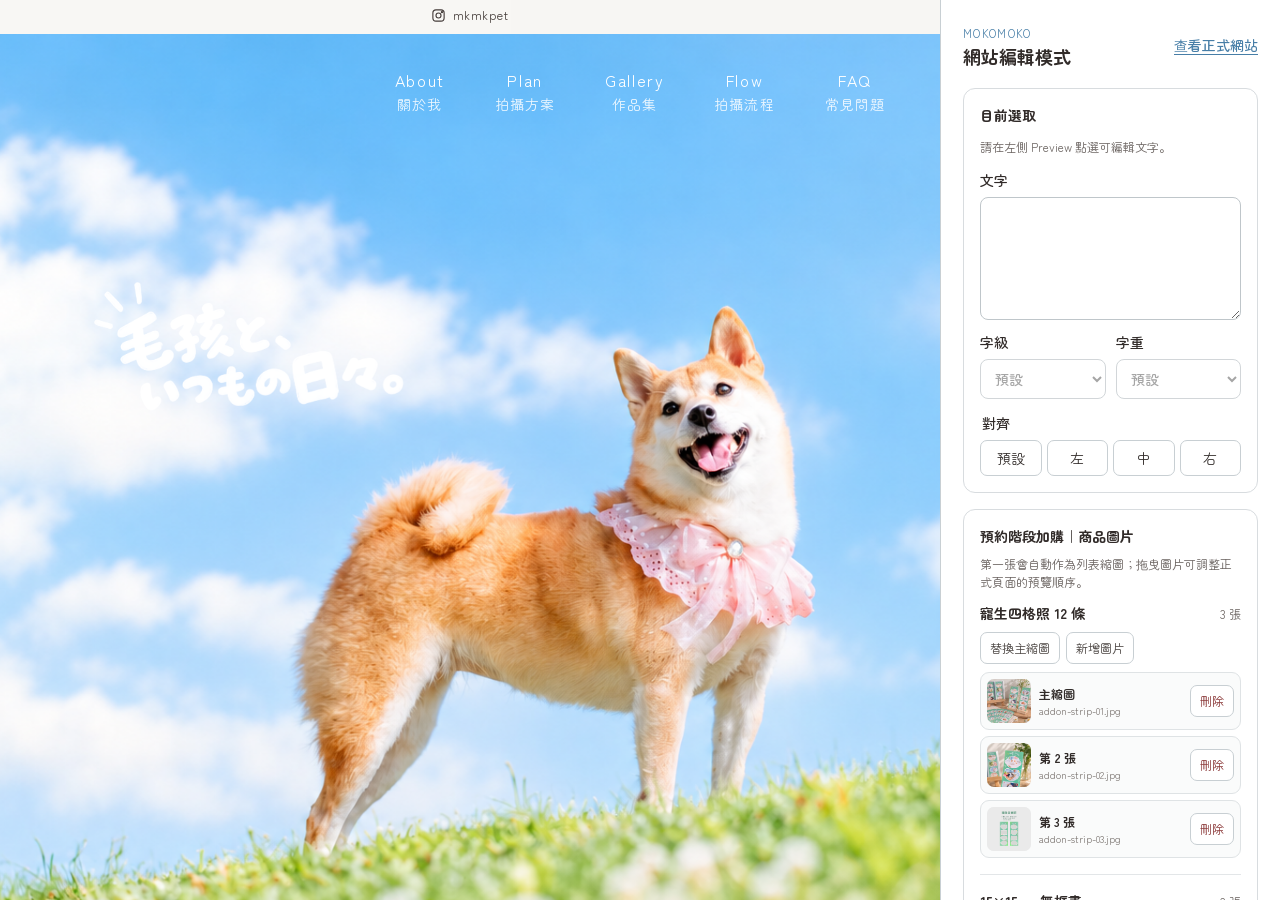
==== commit df7370b3: "Persist and deploy addon product galleries" ====
--- a/edit/index.html
+++ b/edit/index.html
@@ -9,9 +9,9 @@
     <link rel="preconnect" href="https://fonts.googleapis.com">
     <link rel="preconnect" href="https://fonts.gstatic.com" crossorigin>
     <link href="https://fonts.googleapis.com/css2?family=Fredoka:wght@600;700&family=Noto+Serif+TC:wght@500;600&family=Zen+Maru+Gothic:wght@400;500&display=swap" rel="stylesheet">
-    <link rel="stylesheet" href="../styles.css?v=pricing-info-1">
-    <link rel="stylesheet" href="./editor.css">
-    <script type="module" src="../app.js?v=pricing-info-1"></script>
+    <link rel="stylesheet" href="../styles.css?v=christmas-carousel-y-fix-1">
+    <link rel="stylesheet" href="./editor.css?v=product-image-manager-1">
+    <script type="module" src="../app.js?v=addon-image-draft-v2"></script>
   </head>
   <body class="editor-page" data-editor="true" data-content-url="../content/site-content.json">
     <div class="editor-shell">
--- a/styles.css
+++ b/styles.css
@@ -2,6 +2,7 @@
   --color-blue: #70b7f3;
   --color-blue-mid: #559ed7;
   --color-blue-deep: #477ea7;
+  --color-christmas-green: #3f6b4f;
   --color-bg: #f8f7f4;
   --color-surface: #ffffff;
   --color-soft: #efefec;
@@ -54,6 +55,7 @@
   --selected-border: 2px solid var(--color-blue-deep);
   --shadow-soft: 0 10px 28px rgb(69 59 53 / 6%);
   --header-height: 88px;
+  --announcement-height: 30px;
   --header-inline-space: clamp(1.125rem, 5vw, 1.25rem);
   --header-cream: #fbf7ef;
   --hero-min-height: clamp(680px, 100svh, 860px);
@@ -144,6 +146,41 @@
   text-align: center;
 }
 
+.reveal-item {
+  opacity: 1;
+  transform: none;
+}
+
+#site-root.reveal-enabled .reveal-item {
+  opacity: 0;
+  transform: translateY(18px);
+  transition: opacity 800ms cubic-bezier(0.22, 1, 0.36, 1), transform 800ms cubic-bezier(0.22, 1, 0.36, 1);
+  will-change: opacity, transform;
+}
+
+#site-root.reveal-enabled .reveal-item.is-visible {
+  opacity: 1;
+  transform: translateY(0);
+}
+
+.booking-notes-reveal > li {
+  opacity: 1;
+  transform: none;
+}
+
+#site-root.reveal-enabled .booking-notes-reveal > li {
+  opacity: 0;
+  transform: translateY(18px);
+  transition: opacity 750ms cubic-bezier(0.22, 1, 0.36, 1), transform 750ms cubic-bezier(0.22, 1, 0.36, 1);
+  transition-delay: calc(var(--booking-reveal-index, 0) * 120ms);
+  will-change: opacity, transform;
+}
+
+#site-root.reveal-enabled .booking-notes-reveal.is-visible > li {
+  opacity: 1;
+  transform: translateY(0);
+}
+
 .section {
   padding-block: var(--space-section-mobile);
 }
@@ -201,6 +238,250 @@
   margin-bottom: 0.35rem;
 }
 
+.philosophy-label {
+  width: fit-content;
+  max-width: 100%;
+  margin: var(--space-lg) auto 0;
+  padding-inline: 0.2rem;
+  border: 0;
+  border-radius: 0;
+  background: linear-gradient(177deg, transparent 31%, color-mix(in srgb, var(--color-yellow) 72%, transparent) 32%, color-mix(in srgb, var(--color-yellow) 72%, transparent) 79%, transparent 80%);
+  color: var(--color-ink);
+  font-family: var(--font-sans);
+  font-size: clamp(0.64rem, 2.8vw, var(--text-small));
+  font-weight: 400;
+  letter-spacing: 0.025em;
+  line-height: 1.65;
+  text-align: center;
+  white-space: nowrap;
+}
+
+.philosophy-label p {
+  display: inline;
+  margin: 0;
+}
+
+.philosophy-label-title {
+  font: inherit;
+}
+
+.philosophy-label-description {
+  margin-left: var(--space-sm) !important;
+  color: var(--color-muted);
+  font: inherit;
+}
+
+.philosophy-copy {
+  margin-top: var(--space-lg);
+}
+
+.philosophy-copy p {
+  margin-bottom: var(--space-xs);
+}
+
+.philosophy-gallery {
+  --gallery-polaroid-max-width: clamp(8.75rem, 20vw, 13rem);
+  --gallery-polaroid-max-height: clamp(11rem, 27vw, 17rem);
+  --gallery-gap: var(--space-md);
+  --gallery-row-gap: var(--space-lg);
+  --gallery-polaroid-padding: clamp(0.35rem, 0.8vw, 0.55rem);
+  --gallery-polaroid-bottom-padding: clamp(0.85rem, 1.5vw, 1.2rem);
+  width: min(calc(100vw - (var(--page-padding) * 2)), 68rem);
+  margin: var(--space-xl) 0 0 50%;
+  overflow: hidden;
+  transform: translateX(-50%);
+  user-select: none;
+}
+
+.philosophy-gallery-row {
+  width: 100%;
+  padding-block: 0.4rem;
+  overflow: hidden;
+  cursor: grab;
+  touch-action: pan-y;
+}
+
+.philosophy-gallery-row + .philosophy-gallery-row {
+  margin-top: var(--gallery-row-gap);
+}
+
+.philosophy-gallery-row.is-dragging {
+  cursor: grabbing;
+}
+
+.philosophy-gallery-track,
+.philosophy-gallery-group {
+  display: flex;
+  flex: none;
+  align-items: center;
+  gap: var(--gallery-gap);
+  width: max-content;
+}
+
+.philosophy-gallery-track {
+  will-change: transform;
+}
+
+.philosophy-polaroid {
+  display: block;
+  flex: 0 0 auto;
+  width: auto;
+  margin: 0;
+  padding: var(--gallery-polaroid-padding) var(--gallery-polaroid-padding) var(--gallery-polaroid-bottom-padding);
+  border: 0;
+  border-radius: 3px;
+  background: var(--color-surface, #fffdf9);
+  box-shadow: 0 0.35rem 1rem rgb(74 63 55 / 8%);
+  cursor: inherit;
+  transition: transform 220ms ease-out;
+}
+
+.philosophy-polaroid:nth-child(4n + 1) { rotate: -1deg; }
+.philosophy-polaroid:nth-child(4n + 2) { rotate: 0.5deg; }
+.philosophy-polaroid:nth-child(4n + 3) { rotate: -0.5deg; }
+.philosophy-polaroid:nth-child(4n) { rotate: 1deg; }
+
+.philosophy-polaroid img {
+  display: block;
+  width: auto;
+  height: auto;
+  max-width: var(--gallery-polaroid-max-width);
+  max-height: var(--gallery-polaroid-max-height);
+  border-radius: 2px;
+  object-fit: contain;
+}
+
+.philosophy-lightbox[hidden] {
+  display: none;
+}
+
+.philosophy-lightbox {
+  position: fixed;
+  z-index: 1000;
+  inset: 0;
+  display: grid;
+  grid-template-columns: minmax(2.75rem, 1fr) minmax(0, auto) minmax(2.75rem, 1fr);
+  align-items: center;
+  background: rgb(31 36 38 / 82%);
+  touch-action: pan-y;
+  user-select: none;
+}
+
+.philosophy-lightbox-content {
+  display: grid;
+  min-width: 0;
+  max-width: 90vw;
+  gap: var(--space-sm);
+  justify-items: center;
+}
+
+.philosophy-lightbox-frame {
+  max-width: 90vw;
+  max-height: 88vh;
+  padding: clamp(0.3rem, 1vw, 0.5rem);
+  border-radius: 3px;
+  background: var(--color-surface, #fffdf9);
+}
+
+.philosophy-lightbox-frame img {
+  display: block;
+  max-width: calc(90vw - 1rem);
+  max-height: calc(88vh - 1rem);
+  object-fit: contain;
+  opacity: 1;
+  transition: opacity 160ms ease-out;
+}
+
+.philosophy-lightbox-frame img.is-changing {
+  opacity: 0.15;
+}
+
+.philosophy-lightbox[data-lightbox-source="product"] .philosophy-lightbox-frame img {
+  max-height: min(68vh, 42rem);
+}
+
+.product-lightbox-thumbnails[hidden] {
+  display: none;
+}
+
+.product-lightbox-thumbnails {
+  display: flex;
+  width: min(100%, 34rem);
+  max-width: 76vw;
+  gap: 0.5rem;
+  padding: 0.2rem 0.1rem 0.4rem;
+  overflow-x: auto;
+  scrollbar-width: thin;
+}
+
+.product-lightbox-thumbnails button {
+  flex: 0 0 3.25rem;
+  width: 3.25rem;
+  height: 3.25rem;
+  padding: 2px;
+  overflow: hidden;
+  border: 2px solid transparent;
+  border-radius: var(--radius-control);
+  background: rgb(255 255 255 / 72%);
+  cursor: pointer;
+  opacity: 0.68;
+}
+
+.product-lightbox-thumbnails button.is-selected {
+  border-color: rgb(255 255 255 / 92%);
+  opacity: 1;
+}
+
+.product-lightbox-thumbnails img {
+  display: block;
+  width: 100%;
+  height: 100%;
+  border-radius: calc(var(--radius-control) - 4px);
+  object-fit: cover;
+}
+
+.philosophy-lightbox-close,
+.philosophy-lightbox-nav {
+  border: 0;
+  color: #fff;
+  background: transparent;
+  cursor: pointer;
+}
+
+.philosophy-lightbox-close {
+  position: absolute;
+  top: var(--space-md);
+  right: var(--space-md);
+  width: 2.75rem;
+  height: 2.75rem;
+  font-size: 2rem;
+}
+
+.philosophy-lightbox-nav {
+  min-width: 2.75rem;
+  min-height: 3.5rem;
+  font-size: clamp(2.25rem, 5vw, 3.5rem);
+}
+
+.philosophy-lightbox-nav[hidden] {
+  display: none;
+}
+
+.philosophy-lightbox-prev { justify-self: end; }
+.philosophy-lightbox-next { justify-self: start; }
+
+body.gallery-lightbox-open {
+  position: fixed;
+  width: 100%;
+  overflow: hidden;
+}
+
+@media (hover: hover) and (pointer: fine) {
+  .philosophy-polaroid:hover {
+    transform: translateY(-3px) scale(1.015);
+  }
+}
+
 .section-intro {
   margin-bottom: var(--space-md);
 }
@@ -216,13 +497,11 @@
 }
 
 .announcement-bar {
-  position: absolute;
-  z-index: 21;
+  position: sticky;
+  z-index: 30;
   top: 0;
-  right: 0;
-  left: 0;
-  display: grid;
-  min-height: 30px;
+  display: grid;
+  min-height: var(--announcement-height);
   padding: 0.35rem var(--page-padding);
   place-items: center;
   background: rgb(248 247 244 / 92%);
@@ -254,7 +533,7 @@
 }
 
 .site-header.has-announcement {
-  top: 30px;
+  top: var(--announcement-height);
 }
 
 .site-header-inner {
@@ -426,9 +705,11 @@
   position: relative;
   min-height: var(--hero-min-height);
   padding: 0;
-  overflow: hidden;
+  overflow: clip;
   isolation: isolate;
   background: var(--color-blue);
+  view-timeline-name: --hero-scroll;
+  view-timeline-axis: block;
 }
 
 .instagram-mark {
@@ -450,6 +731,13 @@
   margin: 0 auto;
 }
 
+.hero-title-layer {
+  position: absolute;
+  z-index: 3;
+  inset: 0;
+  pointer-events: none;
+}
+
 .hero-visual {
   position: absolute;
   z-index: 0;
@@ -460,33 +748,60 @@
   overflow: hidden;
 }
 
+.hero-background {
+  inset: -30px 0;
+  transform: translate3d(
+    var(--hero-mouse-parallax-x, 0px),
+    calc(var(--hero-scroll-parallax-y, 0px) + var(--hero-mouse-parallax-y, 0px)),
+    0
+  );
+  will-change: transform;
+}
+
+@media (hover: hover) and (pointer: fine) {
+  .hero h1 {
+    transform: translate3d(
+      var(--hero-title-mouse-x, 0px),
+      var(--hero-title-mouse-y, 0px),
+      0
+    );
+    will-change: transform;
+  }
+
+  .hero.is-mouse-parallax-resetting .hero-background,
+  .hero.is-mouse-parallax-resetting h1 {
+    transition: transform 260ms ease-out;
+  }
+}
+
 .hero h1 {
-  position: absolute;
-  z-index: 3;
-  top: var(--hero-title-top);
-  left: var(--hero-title-left);
-  display: flex;
+  position: sticky;
+  top: max(calc(var(--announcement-height) + var(--space-lg)), var(--hero-title-top));
+  display: block;
   width: min(68vw, 20rem);
-  flex-direction: column;
-  margin: 0;
-  color: var(--color-ink);
-  font-family: var(--font-serif);
-  font-size: var(--hero-title-size);
-  font-weight: 600;
-  letter-spacing: 0.035em;
-  line-height: 1.18;
-  text-align: left;
-  text-wrap: nowrap;
-}
-
-.hero h1 span:last-child {
-  margin-left: 0.55em;
-}
-
-.hero-title-image,
-.hero-tagline,
-.hero-gallery-cta {
+  margin: 0 0 0 var(--hero-title-left);
+  animation: hero-title-fade linear both;
+  animation-timeline: --hero-scroll;
+  animation-range: exit 12% exit 68%;
+}
+
+.hero h1 span {
   display: none;
+}
+
+.hero-tagline {
+  display: none;
+}
+
+.hero-title-image {
+  display: block;
+  width: 100%;
+  height: auto;
+}
+
+@keyframes hero-title-fade {
+  from { opacity: 1; }
+  to { opacity: 0; }
 }
 
 .image-placeholder {
@@ -516,7 +831,13 @@
 @media (max-width: 767px) {
   .hero {
     min-height: 0;
-    aspect-ratio: 2 / 3;
+    aspect-ratio: 1024 / 1927;
+  }
+
+  .hero-background {
+    inset: 0;
+    transform: none;
+    will-change: auto;
   }
 
   .hero-inner {
@@ -533,20 +854,8 @@
 
   .hero h1 {
     top: clamp(8.25rem, 35vw, 9.4rem);
-    left: 50%;
-    display: block;
     width: 56%;
-    transform: translateX(-50%);
-  }
-
-  .hero h1 span {
-    display: none;
-  }
-
-  .hero-title-image {
-    display: block;
-    width: 100%;
-    height: auto;
+    margin-inline: auto;
   }
 
   .hero-tagline {
@@ -558,30 +867,43 @@
     width: min(62%, 15rem);
     margin: 0;
     transform: translateX(-50%);
-    color: var(--color-ink);
+    color: #fff;
     font-size: clamp(0.72rem, 3vw, 0.82rem);
     line-height: 1.65;
     text-align: center;
-  }
-
-  .hero-gallery-cta {
+    white-space: pre-line;
+    word-spacing: 0.55em;
+  }
+}
+
+@media (prefers-reduced-motion: reduce) {
+  #site-root.reveal-enabled .reveal-item {
+    opacity: 1;
+    transform: none;
+    transition: none;
+  }
+
+  #site-root.reveal-enabled .booking-notes-reveal > li {
+    opacity: 1;
+    transform: none;
+    transition: none;
+  }
+
+  .hero h1 {
     position: absolute;
-    z-index: 3;
-    top: clamp(18.4rem, 77vw, 20rem);
-    left: 50%;
-    display: inline-flex;
-    min-height: 44px;
-    gap: var(--space-sm);
-    align-items: center;
-    padding: 0.65rem 1.1rem;
-    border: 1px solid currentColor;
-    border-radius: 999px;
-    background: rgb(248 247 244 / 88%);
-    color: var(--color-ink);
-    font-size: 0.78rem;
-    text-decoration: none;
-    transform: translateX(-50%);
-    white-space: nowrap;
+    animation: none;
+  }
+
+  .hero-background {
+    transform: none;
+    will-change: auto;
+  }
+
+  @media (max-width: 767px) {
+    .hero h1 {
+      right: 0;
+      left: 0;
+    }
   }
 }
 
@@ -606,9 +928,8 @@
 }
 
 .jump-nav {
-  display: flex;
-  flex-wrap: wrap;
-  justify-content: center;
+  display: grid;
+  grid-template-columns: repeat(3, minmax(0, 1fr));
   gap: 0.75rem;
   width: min(100%, 560px);
   margin: 0 auto;
@@ -635,11 +956,77 @@
 }
 
 .jump-nav .primary {
-  flex-basis: auto;
+  position: relative;
+  overflow: hidden;
+  grid-column: 1 / -1;
+  font-size: 0.78rem;
+  isolation: isolate;
+  animation: booking-cta-breathe 2.6s ease-in-out infinite;
+}
+
+.jump-nav .primary::after {
+  position: absolute;
+  z-index: 0;
+  top: -45%;
+  bottom: -45%;
+  left: -45%;
+  width: 24%;
+  background: rgb(255 255 255 / 28%);
+  content: "";
+  pointer-events: none;
+  transform: translateX(-180%) skewX(-18deg);
+  animation: booking-cta-shine 5s ease-in-out infinite;
+}
+
+.jump-nav .primary > span {
+  position: relative;
+  z-index: 1;
+}
+
+@keyframes booking-cta-breathe {
+  0%, 100% { transform: scale(1); }
+  50% { transform: scale(1.025); }
+}
+
+@keyframes booking-cta-shine {
+  0%, 68% { transform: translateX(-180%) skewX(-18deg); }
+  82%, 100% { transform: translateX(760%) skewX(-18deg); }
 }
 
 .jump-nav a {
+  width: 100%;
   padding-inline: 0.8rem;
+}
+
+.return-directory {
+  position: fixed;
+  right: max(1rem, env(safe-area-inset-right));
+  bottom: max(1rem, calc(env(safe-area-inset-bottom) + 0.5rem));
+  z-index: 20;
+  display: grid;
+  width: 42px;
+  height: 42px;
+  place-items: center;
+  padding: 0;
+  border: 1px solid color-mix(in srgb, var(--color-blue-deep) 32%, transparent);
+  border-radius: 50%;
+  background: var(--color-blue-deep);
+  box-shadow: 0 4px 12px rgba(46, 83, 110, 0.16);
+  color: #fff;
+  font: inherit;
+  font-size: 1.05rem;
+  line-height: 1;
+  cursor: pointer;
+  opacity: 0;
+  pointer-events: none;
+  transform: translateY(8px);
+  transition: opacity 180ms ease, transform 180ms ease, background-color 160ms ease;
+}
+
+.return-directory.is-visible {
+  opacity: 1;
+  pointer-events: auto;
+  transform: translateY(0);
 }
 
 .primary-button.is-disabled {
@@ -740,6 +1127,10 @@
   gap: 0;
   max-width: var(--container-default);
   margin-inline: auto;
+}
+
+.calculator-module {
+  margin-top: var(--space-lg);
 }
 
 .pricing-step {
@@ -809,6 +1200,10 @@
   line-height: 1.65;
 }
 
+.pricing-plan-step .step-heading {
+  margin-bottom: calc(var(--space-sm) * 2);
+}
+
 .plan-group + .plan-group {
   margin-top: var(--space-lg);
 }
@@ -832,6 +1227,91 @@
 
 .plan-group-meta p {
   margin-bottom: 0;
+}
+
+.limited-plan-group .plan-group-title {
+  margin-bottom: var(--space-md);
+  color: var(--color-error);
+}
+
+.limited-plan-group .plan-group-meta {
+  margin-top: 0;
+}
+
+.christmas-countdown {
+  width: min(100%, 24rem);
+  margin: var(--space-md) auto var(--space-lg);
+  padding: var(--space-sm) var(--space-md);
+  border: 1px solid color-mix(in srgb, var(--color-christmas-green) 22%, var(--color-border));
+  border-radius: 12px;
+  background: color-mix(in srgb, var(--color-yellow) 30%, #fff);
+  text-align: center;
+}
+
+.christmas-countdown-label,
+.christmas-countdown-note,
+.christmas-countdown-expired {
+  margin: 0;
+}
+
+.christmas-countdown-label {
+  color: var(--color-christmas-green);
+  font-size: var(--text-small);
+  letter-spacing: 0.08em;
+}
+
+.christmas-countdown-grid {
+  display: grid;
+  grid-template-columns: repeat(4, minmax(0, 1fr));
+  gap: var(--space-xs);
+  margin-block: var(--space-sm);
+}
+
+.christmas-countdown-unit {
+  display: grid;
+  min-width: 0;
+  padding: 0.38rem 0.2rem 0.3rem;
+  border: 1px solid color-mix(in srgb, var(--color-border) 72%, transparent);
+  border-radius: 7px;
+  background: rgb(255 255 255 / 72%);
+  justify-items: center;
+}
+
+.christmas-countdown-unit strong {
+  min-width: 2ch;
+  color: var(--color-christmas-green);
+  font-family: var(--font-number);
+  font-size: clamp(1.15rem, 5vw, 1.45rem);
+  font-variant-numeric: tabular-nums;
+  font-weight: var(--number-weight);
+  line-height: 1;
+  transition: opacity 180ms ease-out, transform 180ms ease-out;
+}
+
+.christmas-countdown-unit strong.is-changing {
+  opacity: 0.55;
+  transform: translateY(-2px);
+}
+
+.christmas-countdown-unit small {
+  margin-top: 0.25rem;
+  color: var(--color-muted);
+  font-size: 0.68rem;
+  line-height: 1;
+}
+
+.christmas-countdown-note,
+.christmas-countdown-expired {
+  color: var(--color-muted);
+  font-size: 0.72rem;
+  line-height: 1.5;
+}
+
+.christmas-countdown-expired {
+  margin-block: var(--space-sm);
+  color: var(--color-christmas-green);
+  font-size: var(--text-card-title);
+  font-weight: 500;
 }
 
 [data-edit-path="photographyTypes.items.0.details.1"] {
@@ -851,21 +1331,101 @@
   scroll-padding-inline: var(--carousel-edge);
   scroll-snap-type: x mandatory;
   scrollbar-width: none;
+  touch-action: pan-y;
+  -webkit-overflow-scrolling: touch;
+}
+
+.plan-card-track.has-plan-pets {
+  padding-top: calc(var(--plan-pet-overhang) + 3px);
+}
+
+.plan-card-track::-webkit-scrollbar {
+  display: none;
+}
+
+.limited-plan-viewport {
+  width: 100%;
+  max-width: 100%;
+  overflow-x: auto;
+  overflow-y: clip;
+  overscroll-behavior-inline: contain;
+  scroll-padding-inline: var(--carousel-edge);
+  scroll-snap-type: x mandatory;
+  scrollbar-width: none;
   touch-action: pan-x pan-y;
   -webkit-overflow-scrolling: touch;
 }
 
-.plan-card-track.has-plan-pets {
+.limited-plan-viewport::-webkit-scrollbar {
+  display: none;
+}
+
+#limitedPlans {
+  display: flex;
+  width: max-content;
+  max-width: none;
+  align-items: flex-start;
+  padding: 3px var(--carousel-edge) var(--space-sm);
+  overflow: visible;
+  scroll-snap-type: none;
+  touch-action: pan-x pan-y;
+}
+
+#limitedPlans.has-plan-pets {
   padding-top: calc(var(--plan-pet-overhang) + 3px);
 }
 
-.plan-card-track::-webkit-scrollbar {
-  display: none;
+#limitedPlans .plan-selector {
+  flex: 0 0 var(--plan-card-mobile-width);
+  width: var(--plan-card-mobile-width);
+  height: auto;
+  align-self: flex-start;
+  margin-block: 0;
+  scroll-snap-align: center;
+  touch-action: pan-x pan-y;
+}
+
+.plan-pagination {
+  display: flex;
+  min-height: 22px;
+  gap: 0;
+  align-items: center;
+  justify-content: center;
+  margin-top: var(--space-xs);
+}
+
+.plan-pagination button {
+  position: relative;
+  width: 20px;
+  height: 24px;
+  padding: 0;
+  border: 0;
+  background: transparent;
+  cursor: pointer;
+}
+
+.plan-pagination button::before {
+  position: absolute;
+  top: 50%;
+  left: 50%;
+  width: 7px;
+  height: 7px;
+  border-radius: 50%;
+  background: var(--color-border);
+  content: "";
+  transform: translate(-50%, -50%);
+  transition: background-color 180ms ease, transform 180ms ease;
+}
+
+.plan-pagination button.is-active::before {
+  background: var(--color-blue-deep);
+  transform: translate(-50%, -50%) scale(1.2);
 }
 
 .plan-selector {
   position: relative;
   display: flex;
+  align-items: center;
   min-width: 0;
   min-height: 0;
   height: 100%;
@@ -885,6 +1445,131 @@
   transition: border-color 160ms ease, background-color 160ms ease, box-shadow 160ms ease;
 }
 
+.limited-plan-group .plan-selector::before,
+.limited-plan-group .plan-selector::after {
+  position: absolute;
+  width: 7px;
+  height: 7px;
+  background: var(--color-yellow-strong);
+  content: "";
+  opacity: 0.72;
+  pointer-events: none;
+  transform: rotate(45deg);
+}
+
+.limited-plan-group .plan-selector::before {
+  top: 0.75rem;
+  left: 0.8rem;
+}
+
+.limited-plan-group .plan-selector::after {
+  top: 0.75rem;
+  right: 0.8rem;
+}
+
+.plan-christmas-decor {
+  position: absolute;
+  z-index: 1;
+  inset: 0;
+  width: 100%;
+  height: 100%;
+  overflow: visible;
+  pointer-events: none;
+}
+
+.plan-christmas-decor svg {
+  position: absolute;
+  width: 1.65rem;
+  height: 1.65rem;
+  overflow: visible;
+  fill: none;
+  stroke: currentcolor;
+  stroke-linecap: round;
+  stroke-linejoin: round;
+  stroke-width: 1.6;
+}
+
+.plan-christmas-decor .decor-gift {
+  top: -0.65rem;
+  left: 1.65rem;
+  color: var(--color-error);
+}
+
+.plan-christmas-decor .decor-candy {
+  top: 2.75rem;
+  right: -0.55rem;
+  color: var(--color-error);
+}
+
+.plan-christmas-decor .decor-snow {
+  bottom: 2.25rem;
+  left: -0.55rem;
+  color: var(--color-blue-mid);
+}
+
+.plan-christmas-decor .decor-star {
+  top: -0.55rem;
+  right: 1.8rem;
+  color: var(--color-yellow-strong);
+  fill: color-mix(in srgb, var(--color-yellow) 70%, transparent);
+}
+
+.plan-christmas-decor .decor-holly {
+  right: 1.15rem;
+  bottom: -0.65rem;
+  color: var(--color-blue-deep);
+}
+
+.plan-christmas-decor .decor-ribbon {
+  bottom: -0.65rem;
+  left: 1.5rem;
+  color: var(--color-pink);
+}
+
+.limited-plan-group .plan-selector > :not(.plan-christmas-decor) {
+  z-index: 2;
+}
+
+.plan-card-visual {
+  display: flex;
+  width: 100%;
+  min-width: 0;
+  min-height: 0;
+  flex: 1 1 auto;
+  flex-direction: column;
+  gap: var(--space-sm);
+  align-items: center;
+}
+
+.limited-plan-group .plan-selector {
+  transform: none;
+}
+
+.limited-plan-group .plan-card-visual {
+  gap: calc(var(--space-xs) * 0.5);
+}
+
+.limited-plan-group .plan-features {
+  margin-top: 0;
+  padding-top: var(--space-sm);
+}
+
+.limited-plan-group .plan-name {
+  color: var(--color-christmas-green);
+}
+
+.plan-selector[data-plan="guinea"].is-christmas-attention .plan-card-visual {
+  animation: christmas-card-attention 640ms cubic-bezier(0.22, 1, 0.36, 1) both;
+}
+
+@keyframes christmas-card-attention {
+  0%, 100% { transform: translateX(0); }
+  20% { transform: translateX(-3px); }
+  40% { transform: translateX(3px); }
+  60% { transform: translateX(-2px); }
+  80% { transform: translateX(2px); }
+}
+
 .plan-selector.has-plan-pet {
   padding-top: calc(var(--space-md) + var(--space-sm));
 }
@@ -927,20 +1612,28 @@
 
 .plan-card-top {
   display: grid;
+  width: 100%;
   gap: var(--space-xs);
   justify-items: center;
   justify-content: center;
+  text-align: center;
 }
 
 .plan-name {
+  width: 100%;
   min-width: 0;
   font-family: var(--font-serif);
   font-size: var(--text-card-title);
   font-weight: 600;
+  text-align: center;
 }
 
 .plan-badge {
+  display: block;
   flex: 0 0 auto;
+  width: fit-content;
+  max-width: 100%;
+  margin-inline: auto;
   padding: 0.2rem 0.55rem;
   border-radius: 999px;
   background: var(--color-yellow);
@@ -949,6 +1642,7 @@
 }
 
 .plan-price {
+  width: 100%;
   max-width: 100%;
   font-family: var(--font-number);
   font-size: var(--text-price);
@@ -956,7 +1650,18 @@
   font-variant-numeric: tabular-nums;
   letter-spacing: var(--number-letter-spacing);
   line-height: var(--number-line-height);
+  text-align: center;
   white-space: nowrap;
+}
+
+.plan-studio-included {
+  display: block;
+  width: 100%;
+  margin-top: calc(var(--space-xs) * -0.5);
+  color: var(--color-muted);
+  font-size: var(--text-small);
+  line-height: 1.5;
+  text-align: center;
 }
 
 .step-number,
@@ -971,12 +1676,24 @@
 
 .plan-features {
   display: grid;
+  width: fit-content;
+  max-width: 100%;
   gap: 0.35rem;
   margin-top: var(--space-xs);
+  margin-inline: auto;
   padding-top: var(--space-md);
   border-top: 1px solid #ebe8e5;
   font-size: var(--text-small);
-  text-align: center;
+  justify-items: start;
+  text-align: left;
+}
+
+.plan-features > span {
+  display: grid;
+  grid-template-columns: auto minmax(0, 1fr);
+  gap: 0.3rem;
+  width: 100%;
+  text-align: left;
 }
 
 .plan-features i {
@@ -1086,13 +1803,50 @@
 }
 
 #productCounters .counter-row {
-  width: auto;
-  max-width: 100%;
-  grid-template-columns: minmax(0, 10rem) auto;
-  gap: var(--space-sm);
+  width: min(100%, 36rem);
+  max-width: 36rem;
+  grid-template-columns: 4rem minmax(11rem, 1fr) auto;
+  gap: clamp(0.875rem, 2.5vw, 1.25rem);
   justify-content: center;
   justify-items: start;
   text-align: left;
+}
+
+.addon-product-image-button,
+.addon-product-image-spacer {
+  width: 4rem;
+  height: 4rem;
+}
+
+.addon-product-image-button {
+  padding: 0;
+  overflow: hidden;
+  border: 0;
+  border-radius: var(--radius-control);
+  background: var(--color-soft);
+  cursor: zoom-in;
+}
+
+.addon-product-image-button img {
+  display: block;
+  width: 100%;
+  height: 100%;
+  object-fit: cover;
+}
+
+.addon-product-copy {
+  min-width: 0;
+  align-self: center;
+  line-break: auto;
+  overflow-wrap: normal;
+  word-break: normal;
+}
+
+.addon-product-copy strong {
+  display: block;
+  line-height: 1.45;
+  text-wrap: pretty;
+  word-break: keep-all;
 }
 
 #productCounters .counter-control {
@@ -1141,7 +1895,8 @@
 }
 
 .pricing-rules summary {
-  display: flex;
+  display: inline-flex;
+  width: 100%;
   min-height: 48px;
   align-items: center;
   justify-content: center;
@@ -1151,8 +1906,27 @@
   cursor: pointer;
 }
 
-.pricing-rules summary::marker {
+.pricing-rules summary::marker,
+.pricing-rules summary::-webkit-details-marker {
+  display: none;
+  content: "";
+}
+
+.pricing-rules-icon {
+  display: inline-flex;
+  align-items: center;
+  align-self: center;
+  justify-content: center;
+  margin-right: var(--space-xs);
   color: var(--color-blue-deep);
+  font-size: 1.2em;
+  line-height: 1;
+  transform: rotate(0deg);
+  transition: transform 180ms ease;
+}
+
+.pricing-rules[open] .pricing-rules-icon {
+  transform: rotate(90deg);
 }
 
 .pricing-rules ul {
@@ -1351,6 +2125,11 @@
   text-align: left;
 }
 
+#faq-answer-0 ul {
+  padding-left: 0;
+  list-style: none;
+}
+
 .booking-section {
   background: var(--color-surface);
   padding-bottom: var(--space-md);
@@ -1365,36 +2144,38 @@
 }
 
 .booking-notes::before {
-  position: absolute;
-  top: 12px;
-  bottom: 12px;
-  left: 20px;
+  content: none;
+}
+
+.booking-notes li {
+  position: relative;
+  display: grid;
+  grid-template-columns: minmax(0, 1fr);
+  justify-items: center;
+  margin: 0;
+  text-align: center;
+}
+
+.booking-notes li > span {
+  display: none;
+}
+
+.booking-notes li:not(:last-child)::after {
   width: 1px;
+  height: 28px;
+  margin-block: var(--space-xs);
   background: var(--color-border);
   content: "";
 }
 
-.booking-notes li {
-  position: relative;
-  display: grid;
-  grid-template-columns: 40px minmax(0, 1fr);
-  gap: var(--space-sm);
-  margin-bottom: var(--space-md);
-}
-
-.booking-notes li > span {
-  z-index: 1;
-  display: grid;
-  width: 40px;
-  height: 40px;
-  place-items: center;
-  border-radius: 50%;
-  background: #fff;
-  color: var(--color-blue-deep);
-}
-
 .booking-notes p {
   margin-bottom: 0.2rem;
+}
+
+.booking-highlight {
+  padding-inline: 0.06em;
+  background: linear-gradient(transparent 42%, color-mix(in srgb, var(--color-yellow) 82%, transparent) 42%, color-mix(in srgb, var(--color-yellow) 82%, transparent) 88%, transparent 88%);
+  color: inherit;
 }
 
 .booking-prompt {
@@ -1430,7 +2211,7 @@
 }
 
 .booking-eyebrow {
-  margin-bottom: var(--space-md);
+  margin-bottom: var(--space-xs);
   color: var(--color-blue-deep);
   font-size: var(--text-label);
   letter-spacing: 0.16em;
@@ -1559,6 +2340,22 @@
   line-height: 1.55;
   overflow-wrap: break-word;
   word-break: normal;
+}
+
+[data-field="booking-confirmation"] .booking-choice:first-child {
+  align-items: center;
+}
+
+[data-field="booking-confirmation"] .booking-choice:first-child input {
+  margin-top: 0;
+}
+
+[data-field="source"] .booking-choice {
+  align-items: center;
+}
+
+[data-field="source"] .booking-choice input {
+  margin-top: 0;
 }
 
 .booking-other {
@@ -1584,6 +2381,8 @@
 .booking-submit {
   min-width: min(230px, 100%);
   margin-inline: auto;
+  background: var(--color-blue-deep);
+  color: #fff;
 }
 
 .booking-submit-area {
@@ -1628,6 +2427,21 @@
   .module-button:hover {
     filter: brightness(0.98);
   }
+
+  .booking-submit:hover,
+  .return-directory:hover {
+    background: var(--color-blue-mid);
+  }
+
+  .jump-nav .primary:hover {
+    animation-play-state: paused;
+    transform: scale(1.03);
+  }
+}
+
+.booking-submit:active,
+.return-directory:active {
+  background: var(--color-blue-deep);
 }
 
 .booking-success > div {
@@ -1730,6 +2544,16 @@
     scroll-snap-type: none;
   }
 
+  .plan-pagination {
+    display: none;
+  }
+
+  .limited-plan-viewport {
+    overflow: visible;
+    scroll-padding-inline: 0;
+    scroll-snap-type: none;
+  }
+
   .plan-selector {
     min-height: 100%;
     align-self: stretch;
@@ -1740,7 +2564,22 @@
   }
 
   #limitedPlans {
+    display: grid;
+    width: auto;
+    max-width: 100%;
+    align-items: stretch;
     grid-template-columns: repeat(2, minmax(0, 1fr));
+    padding: 3px 2px 12px;
+  }
+
+  #limitedPlans.has-plan-pets {
+    padding-top: 3px;
+  }
+
+  #limitedPlans .plan-selector {
+    width: auto;
+    height: 100%;
+    align-self: stretch;
   }
 }
 
@@ -1759,6 +2598,7 @@
 @media (min-width: 1280px) {
   :root {
     --header-height: 116px;
+    --announcement-height: 34px;
     --header-inline-space: clamp(3rem, 4.1vw, 4rem);
     --hero-min-height: clamp(780px, 100svh, 960px);
   }
@@ -1769,12 +2609,7 @@
   }
 
   .announcement-bar {
-    min-height: 34px;
     font-size: 0.78rem;
-  }
-
-  .site-header.has-announcement {
-    top: 34px;
   }
 
   .header-wordmark > span {
@@ -1892,6 +2727,31 @@
     grid-template-columns: 44px 42px 44px;
   }
 
+  #productCounters .counter-row {
+    grid-template-columns: 3.5rem minmax(0, 1fr) auto;
+    gap: 0.75rem;
+  }
+
+  .addon-product-image-button,
+  .addon-product-image-spacer {
+    width: 3.5rem;
+    height: 3.5rem;
+  }
+
+  #productCounters .counter-control {
+    grid-template-columns: 36px 30px 36px;
+  }
+
+  #productCounters .counter-control button {
+    width: 36px;
+    height: 36px;
+  }
+
+  .addon-product-copy p {
+    font-size: 0.75rem;
+    line-height: 1.45;
+  }
+
   .pricing-total {
     flex-wrap: wrap;
     gap: var(--space-sm);
@@ -1907,6 +2767,11 @@
   *::before,
   *::after {
     transition-duration: 0.01ms !important;
+  }
+
+  .philosophy-gallery-track {
+    animation: none;
+    will-change: auto;
   }
 }
 
@@ -1933,6 +2798,42 @@
     --button-height: 46px;
   }
 
+  .philosophy-gallery {
+    --gallery-polaroid-max-width: clamp(8.125rem, 36vw, 9.375rem);
+    --gallery-polaroid-max-height: clamp(10.5rem, 48vw, 12.5rem);
+    --gallery-row-gap: 1.25rem;
+  }
+
+  .philosophy-lightbox {
+    grid-template-columns: minmax(0, 1fr);
+    justify-items: center;
+  }
+
+  .philosophy-lightbox-nav {
+    position: absolute;
+    top: 50%;
+    z-index: 2;
+    display: inline-flex;
+    width: 44px;
+    min-width: 44px;
+    height: 44px;
+    min-height: 44px;
+    align-items: center;
+    justify-content: center;
+    transform: translateY(-50%);
+  }
+
+  .philosophy-lightbox-prev { left: 0.2rem; }
+  .philosophy-lightbox-next { right: 0.2rem; }
+
+  .philosophy-lightbox-frame {
+    max-width: 76vw;
+  }
+
+  .philosophy-lightbox-frame img {
+    max-width: calc(76vw - 1rem);
+  }
+
   body {
     line-height: 1.65;
   }
@@ -1991,6 +2892,7 @@
   }
 
   .jump-nav a {
+    width: 100%;
     padding-inline: 0.75rem;
   }
 
@@ -2113,6 +3015,20 @@
     line-height: 1.65;
   }
 
+  .booking-section .section-description,
+  .booking-notes p,
+  .booking-prompt,
+  .booking-form-section .section-description,
+  .booking-hint,
+  .booking-submit-note {
+    font-size: var(--text-label);
+    line-height: 1.65;
+  }
+
+  .booking-notes p {
+    font-size: calc(var(--text-label) + 1px);
+  }
+
   .booking-notes {
     margin-block: var(--space-lg) var(--space-xl);
   }
@@ -2155,3 +3071,19 @@
     min-width: 0;
   }
 }
+
+@media (prefers-reduced-motion: reduce) {
+  .jump-nav .primary,
+  .jump-nav .primary::after,
+  .plan-selector[data-plan="guinea"].is-christmas-attention .plan-card-visual {
+    animation: none;
+  }
+
+  .return-directory {
+    transition: none;
+  }
+
+  .christmas-countdown-unit strong {
+    transition: none;
+  }
+}
--- a/edit/editor.css
+++ b/edit/editor.css
@@ -71,6 +71,124 @@
   font-size: 14px;
 }
 
+.editor-panel-note {
+  margin: -4px 0 12px;
+  color: #6b6461;
+  font-size: 12px;
+}
+
+.editor-addon + .editor-addon {
+  margin-top: 16px;
+  padding-top: 16px;
+  border-top: 1px solid #e3e6e8;
+}
+
+.editor-addon-heading,
+.editor-addon-toolbar,
+.editor-addon-image {
+  display: flex;
+  align-items: center;
+}
+
+.editor-addon-heading {
+  justify-content: space-between;
+  gap: 8px;
+}
+
+.editor-addon-heading span {
+  color: #6b6461;
+  font-size: 12px;
+}
+
+.editor-addon-toolbar {
+  gap: 6px;
+  margin: 8px 0;
+}
+
+.editor-addon-toolbar button,
+.editor-addon-delete {
+  min-height: 32px;
+  padding: 5px 9px;
+  border: 1px solid #c8cfd3;
+  border-radius: 7px;
+  background: #fff;
+  color: #4d4744;
+  font: inherit;
+  font-size: 12px;
+  cursor: pointer;
+}
+
+.editor-addon-image-list {
+  display: grid;
+  gap: 6px;
+}
+
+.editor-addon-image {
+  gap: 8px;
+  padding: 6px;
+  border: 1px solid #dfe3e5;
+  border-radius: 9px;
+  background: #fafbfb;
+  cursor: grab;
+}
+
+.editor-addon-image:active {
+  cursor: grabbing;
+}
+
+.editor-addon-image.is-dragging {
+  opacity: 0.45;
+}
+
+.editor-addon-preview {
+  flex: 0 0 44px;
+  width: 44px;
+  height: 44px;
+  padding: 0;
+  overflow: hidden;
+  border: 0;
+  border-radius: 7px;
+  background: #eef1f2;
+  cursor: zoom-in;
+}
+
+.editor-addon-preview img {
+  display: block;
+  width: 100%;
+  height: 100%;
+  object-fit: cover;
+}
+
+.editor-addon-image > span {
+  min-width: 0;
+  flex: 1;
+  font-size: 12px;
+  font-weight: 600;
+}
+
+.editor-addon-image small {
+  display: block;
+  overflow: hidden;
+  color: #77706c;
+  font-weight: 400;
+  text-overflow: ellipsis;
+  white-space: nowrap;
+}
+
+.editor-addon-delete {
+  flex: 0 0 auto;
+  color: #8b3939;
+}
+
+.editor-addon-empty {
+  margin: 8px 0 0;
+  padding: 10px;
+  border-radius: 7px;
+  background: #f5f6f6;
+  color: #77706c;
+  font-size: 12px;
+}
+
 #editor-selection {
   margin-bottom: 14px;
   overflow-wrap: anywhere;
